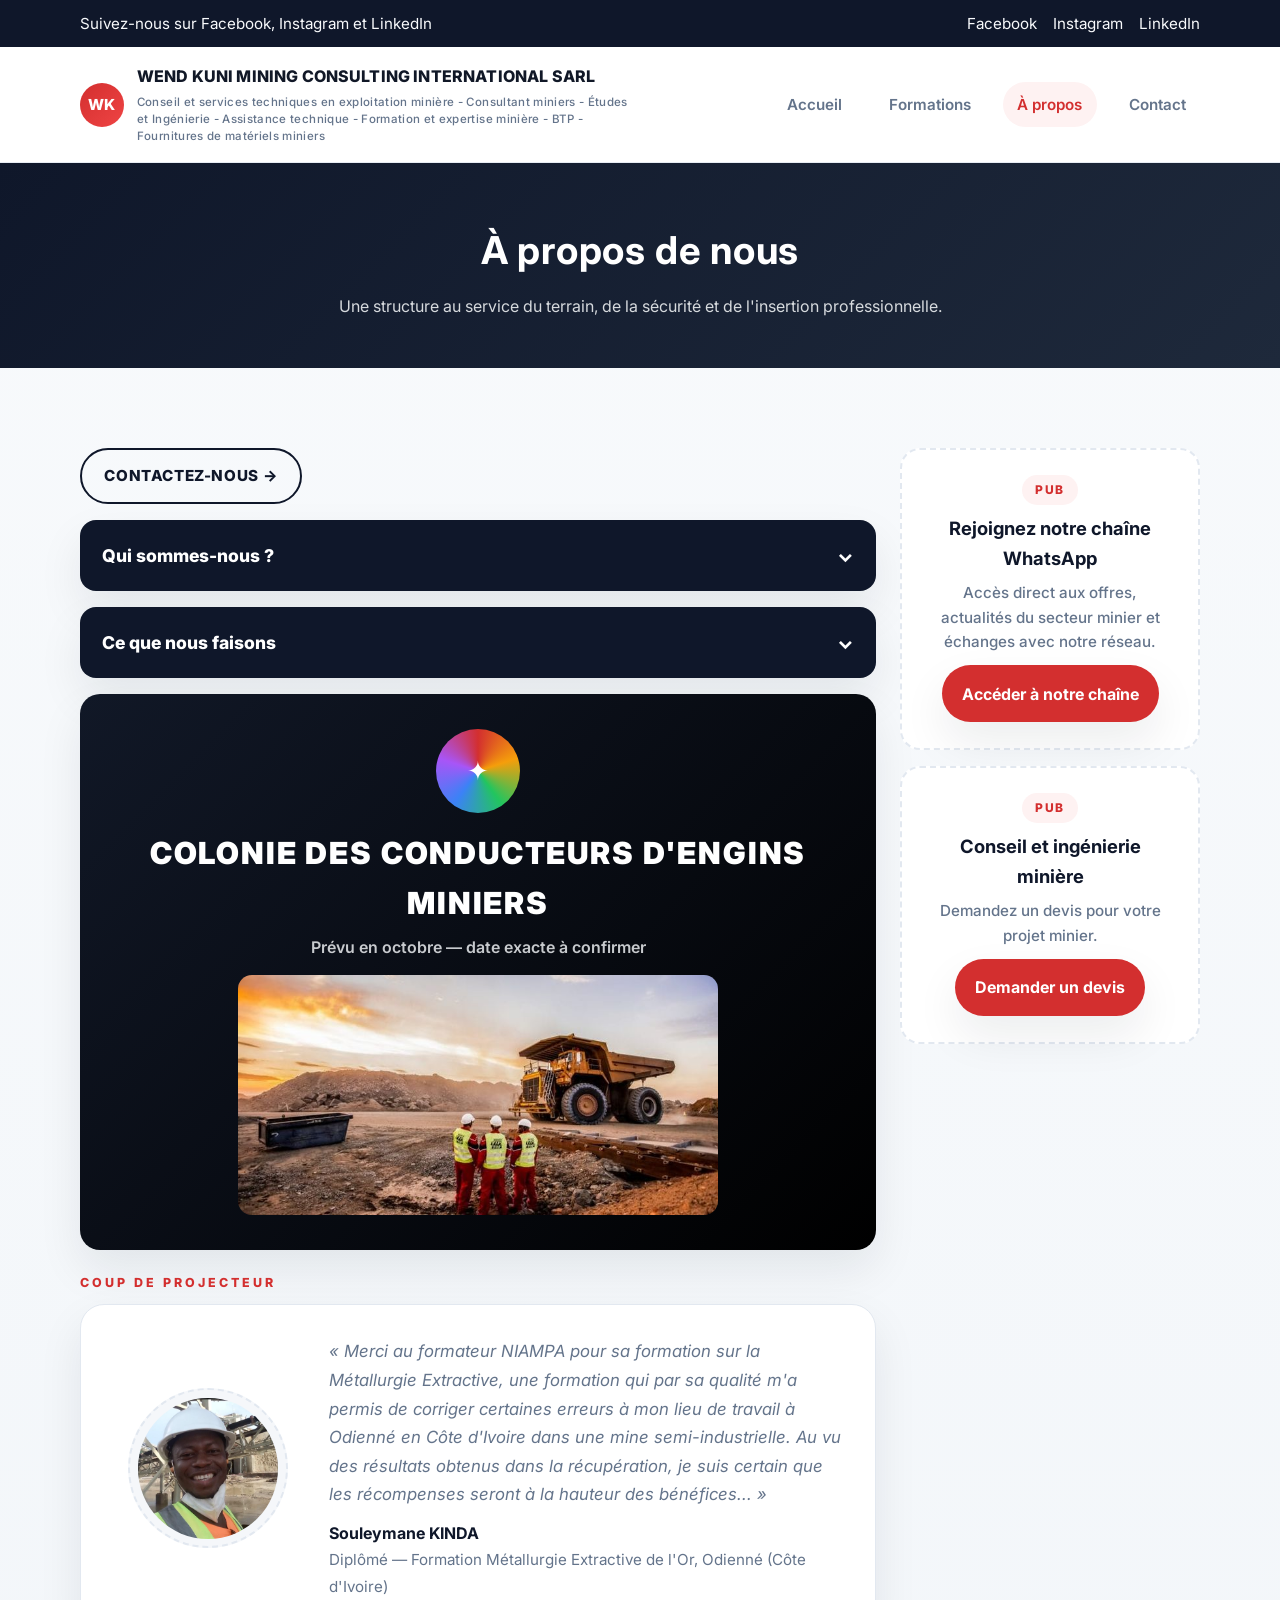
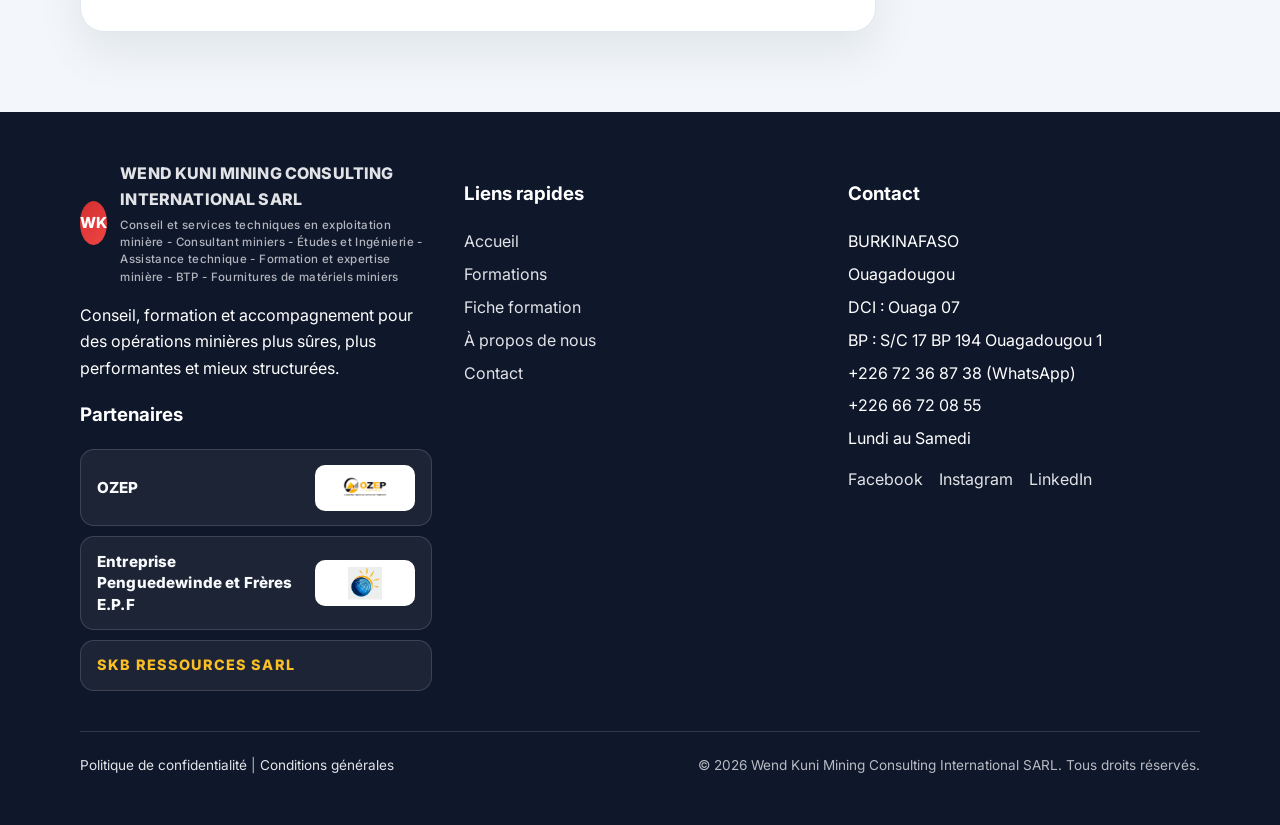
==== about.html @ 786e4c91 "Initial commit: site WEND KUNI MINING CONSULTING INTERNATIONAL SARL" ====
<!DOCTYPE html>
<html lang="fr">
  <head>
    <meta charset="UTF-8" />
    <meta name="viewport" content="width=device-width, initial-scale=1.0" />
    <title>À propos de nous | WEND KUNI MINING CONSULTING INTERNATIONAL SARL</title>
    <meta name="description" content="Wend Kuni Mining Consulting International SARL : qui sommes-nous, ce que nous faisons, témoignages et coordonnées. Burkina Faso, Ouagadougou." />
    <link rel="preconnect" href="https://fonts.googleapis.com" />
    <link rel="preconnect" href="https://fonts.gstatic.com" crossorigin />
    <link href="https://fonts.googleapis.com/css2?family=Inter:wght@400;500;600;700;800&display=swap" rel="stylesheet" />
    <link rel="stylesheet" href="styles.css" />
  </head>
  <body>
    <div class="utility-bar">
      <div class="container utility-bar__content">
        <span>Suivez-nous sur Facebook, Instagram et LinkedIn</span>
        <div class="social-links">
          <a href="https://www.facebook.com/profile.php?id=61591232922411" target="_blank" rel="noopener">Facebook</a>
          <a href="#">Instagram</a>
          <a href="#">LinkedIn</a>
        </div>
      </div>
    </div>

    <header class="site-header">
      <div class="container header-inner">
        <a href="index.html" class="brand">
          <span class="brand__mark">WK</span>
          <span class="brand__text">
            <span class="brand__name">WEND KUNI MINING CONSULTING INTERNATIONAL SARL</span>
            <span class="brand__subtitle">Conseil et services techniques en exploitation minière - Consultant miniers - Études et Ingénierie - Assistance technique - Formation et expertise minière - BTP - Fournitures de matériels miniers</span>
          </span>
        </a>
        <button class="menu-toggle" aria-label="Ouvrir le menu" aria-expanded="false">
          <span></span><span></span><span></span>
        </button>
        <nav class="site-nav" aria-label="Menu principal">
          <a href="index.html">Accueil</a>
          <a href="formations.html">Formations</a>
          <a href="about.html" class="active">À propos</a>
          <a href="contact.html">Contact</a>
        </nav>
      </div>
    </header>

    <main>
      <section class="banner-solid">
        <div class="container">
          <h1>À propos de nous</h1>
          <p>Une structure au service du terrain, de la sécurité et de l'insertion professionnelle.</p>
        </div>
      </section>

      <section class="section">
        <div class="container content-split">
          <div class="content-main">
            <a href="contact.html" class="link-btn-bordered">CONTACTEZ-NOUS →</a>

            <div class="accordion-banner" data-accordion>
              <button class="accordion-banner__trigger" type="button" aria-expanded="false">
                <span>Qui sommes-nous ?</span>
                <span class="accordion-banner__chevron" aria-hidden="true">⌄</span>
              </button>
              <div class="accordion-banner__panel">
                <div class="rich-text">
                  <h3>Notre ambition</h3>
                  <p>Notre ambition est de faire de Wend Kuni Mining Consulting International SARL un groupe africain présent sur toute la chaîne de valeur minière.</p>
                  <p>À l'horizon des prochaines années, nous souhaitons :</p>
                  <ul>
                    <li>développer des filiales dans plusieurs pays africains ;</li>
                    <li>devenir un partenaire privilégié des grandes sociétés minières ;</li>
                    <li>obtenir les agréments et certifications nécessaires pour intervenir sur les principaux projets miniers ;</li>
                    <li>développer des activités de sous-traitance et de fourniture industrielle ;</li>
                    <li>investir dans des projets d'exploration et d'exploitation minière, dans le respect des lois et réglementations applicables ;</li>
                    <li>contribuer activement à la création d'emplois, au transfert de compétences et au développement durable du secteur minier africain.</li>
                  </ul>
                  <p>Wend Kuni Mining Consulting International SARL se veut bien plus qu'un cabinet de formation : nous aspirons à être un acteur global du développement minier en Afrique, créateur de valeur pour nos clients, nos partenaires, nos collaborateurs et les communautés.</p>

                  <h3>Notre vision</h3>
                  <p>Devenir un groupe minier africain de référence, reconnu pour son expertise, son innovation et son engagement en faveur d'une exploitation minière performante, responsable et durable.</p>
                  <p>À long terme, Wend Kuni Mining Consulting International SARL ambitionne de devenir :</p>
                  <ul>
                    <li>un partenaire stratégique des sociétés minières internationales ;</li>
                    <li>un acteur majeur de la sous-traitance minière ;</li>
                    <li>un fournisseur reconnu d'équipements, de matériels et de consommables miniers ;</li>
                    <li>un développeur de solutions techniques et technologiques pour les mines ;</li>
                    <li>un opérateur de projets miniers et, lorsque les conditions le permettront, un exploitant minier responsable ;</li>
                    <li>un centre d'excellence pour la formation et le développement des compétences minières en Afrique.</li>
                  </ul>

                  <h3>Nos valeurs</h3>
                  <ul class="value-chips">
                    <li>Dieu au centre</li>
                    <li>Excellence</li>
                    <li>Intégrité</li>
                    <li>Innovation</li>
                    <li>Professionnalisme</li>
                    <li>Sécurité</li>
                    <li>Responsabilité</li>
                    <li>Esprit de partenariat</li>
                    <li>Développement durable</li>
                    <li>Respect des communautés</li>
                  </ul>
                </div>
              </div>
            </div>

            <div class="accordion-banner" data-accordion>
              <button class="accordion-banner__trigger" type="button" aria-expanded="false">
                <span>Ce que nous faisons</span>
                <span class="accordion-banner__chevron" aria-hidden="true">⌄</span>
              </button>
              <div class="accordion-banner__panel">
                <div class="feature-grid">
                  <article class="feature-card">
                    <h3>Conseil et ingénierie minière</h3>
                    <p>Conseil stratégique, études techniques, assistance opérationnelle et gestion de projets.</p>
                  </article>
                  <article class="feature-card">
                    <h3>Formation professionnelle</h3>
                    <p>Drill &amp; Blast, forage minier, géologie appliquée, HSE / QHSE, conduite d'engins et plus encore.</p>
                  </article>
                  <article class="feature-card">
                    <h3>Sous-traitance minière</h3>
                    <p>Assistance aux opérations, gestion d'équipes techniques et support aux travaux de production.</p>
                  </article>
                  <article class="feature-card">
                    <h3>Fourniture d'équipements</h3>
                    <p>EPI, matériels de laboratoire, consommables miniers, pièces de rechange et outillages industriels.</p>
                  </article>
                  <article class="feature-card">
                    <h3>Développement des communautés</h3>
                    <p>Renforcement des capacités, insertion professionnelle et accompagnement des jeunes vers les métiers des mines.</p>
                  </article>
                </div>
              </div>
            </div>

            <div class="event-banner">
              <div class="event-banner__logo" aria-hidden="true">✦</div>
              <div>
                <p class="event-banner__title">COLONIE DES CONDUCTEURS D'ENGINS MINIERS</p>
                <p class="event-banner__dates">Prévu en octobre — date exacte à confirmer</p>
              </div>
              <img class="event-banner__image" src="Images/about-banniere-evenement.jpg" alt="Colonie des conducteurs d'engins miniers" />
            </div>

            <section class="section--spotlight">
              <p class="eyebrow">Coup de projecteur</p>
                <div class="spotlight-card">
                  <div class="spotlight-card__portrait">
                    <img class="spotlight-card__photo" src="Images/about-portrait-spotlight.png" alt="Souleymane KINDA" />
                  </div>
                  <div class="spotlight-card__content">
                    <p class="spotlight-card__quote">« Merci au formateur NIAMPA pour sa formation sur la Métallurgie Extractive, une formation qui par sa qualité m'a permis de corriger certaines erreurs à mon lieu de travail à Odienné en Côte d'Ivoire dans une mine semi-industrielle. Au vu des résultats obtenus dans la récupération, je suis certain que les récompenses seront à la hauteur des bénéfices... »</p>
                    <div class="spotlight-card__author">
                      <strong>Souleymane KINDA</strong>
                      <span>Diplômé — Formation Métallurgie Extractive de l'Or, Odienné (Côte d'Ivoire)</span>
                    </div>
                  </div>
                </div>
            </section>
          </div>

          <aside class="content-side">
            <div class="ad-card">
              <span class="ad-card__label">PUB</span>
              <h3 class="ad-card__title">Rejoignez notre chaîne WhatsApp</h3>
              <p class="ad-card__text">Accès direct aux offres, actualités du secteur minier et échanges avec notre réseau.</p>
              <a href="https://whatsapp.com/channel/0029VbDUQDvHFxOujCOMlV0G" class="btn btn--primary">Accéder à notre chaîne</a>
            </div>
            <div class="ad-card">
              <span class="ad-card__label">PUB</span>
              <h3 class="ad-card__title">Conseil et ingénierie minière</h3>
              <p class="ad-card__text">Demandez un devis pour votre projet minier.</p>
              <a href="contact.html" class="btn btn--primary">Demander un devis</a>
            </div>
          </aside>
        </div>
      </section>
    </main>

    <footer class="site-footer">
      <div class="container">
        <div class="footer-grid">
          <div>
            <a href="index.html" class="brand brand--footer">
              <span class="brand__mark">WK</span>
              <span class="brand__text">
            <span class="brand__name">WEND KUNI MINING CONSULTING INTERNATIONAL SARL</span>
            <span class="brand__subtitle">Conseil et services techniques en exploitation minière - Consultant miniers - Études et Ingénierie - Assistance technique - Formation et expertise minière - BTP - Fournitures de matériels miniers</span>
          </span>
            </a>
            <p>Conseil, formation et accompagnement pour des opérations minières plus sûres, plus performantes et mieux structurées.</p>
            <h3>Partenaires</h3>
            <div class="footer-partners">
              <div class="footer-partner">
                <span class="footer-partner__name">OZEP</span>
                <img class="footer-partner__logo" src="Images/logo-partenaire-1.png" alt="OZEP" />
              </div>
              <div class="footer-partner">
                <span class="footer-partner__name">Entreprise Penguedewinde et Frères E.P.F</span>
                <img class="footer-partner__logo" src="Images/logo-partenaire-2.png" alt="Entreprise Penguedewinde et Frères E.P.F" />
              </div>
              <div class="footer-partner footer-partner--textonly">
                <span class="footer-partner__name">SkB Ressources SARL</span>
              </div>
            </div>
          </div>

          <div>
            <h3>Liens rapides</h3>
            <ul>
              <li><a href="index.html">Accueil</a></li>
              <li><a href="formations.html">Formations</a></li>
              <li><a href="formation-drill-blast.html">Fiche formation</a></li>
              <li><a href="about.html">À propos de nous</a></li>
              <li><a href="contact.html">Contact</a></li>
            </ul>
          </div>

          <div>
            <h3>Contact</h3>
            <ul>
              <li>BURKINAFASO</li>
              <li>Ouagadougou</li>
              <li>DCI : Ouaga 07</li>
              <li>BP : S/C 17 BP 194 Ouagadougou 1</li>
              <li>+226 72 36 87 38 (WhatsApp)</li>
              <li>+226 66 72 08 55</li>
              <li>Lundi au Samedi</li>
            </ul>
            <div class="social-links social-links--footer">
              <a href="https://www.facebook.com/profile.php?id=61591232922411" target="_blank" rel="noopener">Facebook</a>
              <a href="#">Instagram</a>
              <a href="#">LinkedIn</a>
            </div>
          </div>
        </div>

        <div class="footer-bottom">
          <div class="footer-legal">
            <a href="#">Politique de confidentialité</a> | <a href="#">Conditions générales</a>
          </div>
          <span>© 2026 Wend Kuni Mining Consulting International SARL. Tous droits réservés.</span>
        </div>
      </div>
    </footer>

    <script src="script.js"></script>
  </body>
</html>
---- styles.css ----
:root {
  --primary: #0f172a;
  --accent: #d32f2f;
  --accent-soft: #fef2f2;
  --text: #111827;
  --muted: #64748b;
  --bg: #f8fafc;
  --surface: #ffffff;
  --border: #e2e8f0;
  --shadow: 0 20px 45px rgba(15, 23, 42, 0.08);
}

* { box-sizing: border-box; }
body {
  margin: 0;
  font-family: 'Inter', Arial, sans-serif;
  color: var(--text);
  background: linear-gradient(180deg, #f8fafc 0%, #f1f5f9 100%);
  line-height: 1.65;
}
a { color: inherit; text-decoration: none; }
img { width: 100%; display: block; object-fit: cover; }
.container { width: min(1120px, calc(100% - 2rem)); margin: 0 auto; }
.eyebrow {
  text-transform: uppercase;
  letter-spacing: .24em;
  font-size: .78rem;
  font-weight: 800;
  color: var(--accent);
  margin: 0 0 .7rem;
}
.eyebrow--light {
  color: rgba(248, 250, 252, .9);
}
.banner-solid .eyebrow {
  margin: 0 0 .6rem;
}
.cta-card .eyebrow--light {
  color: rgba(248, 250, 252, .8);
}
.image-card {
  overflow: hidden;
  border-radius: 24px;
  box-shadow: var(--shadow);
}
.image-card img {
  min-height: 310px;
  transition: transform .35s ease;
}
.image-card:hover img {
  transform: scale(1.04);
}
.pill {
  display: inline-flex;
  align-items: center;
  gap: .45rem;
  padding: .45rem .8rem;
  border-radius: 999px;
  background: rgba(211, 47, 47, 0.1);
  color: var(--accent);
  font-weight: 700;
  font-size: .9rem;
}
.btn {
  display: inline-flex;
  align-items: center;
  justify-content: center;
  gap: .45rem;
  padding: .95rem 1.25rem;
  border-radius: 999px;
  font-weight: 700;
  transition: transform .2s ease, box-shadow .2s ease;
  border: 0;
}
.btn:hover { transform: translateY(-2px); }
.btn--primary { background: var(--accent); color: var(--surface); box-shadow: var(--shadow); }
.btn--secondary { background: var(--surface); color: var(--primary); border: 1px solid var(--border); }
.btn--light { background: var(--surface); color: var(--primary); }
.text-link { color: var(--accent); font-weight: 700; }
.utility-bar {
  background: var(--primary);
  color: #f8fafc;
  font-size: .95rem;
}
.utility-bar__content {
  display: flex;
  justify-content: space-between;
  align-items: center;
  padding: .7rem 0;
}
.social-links { display: flex; gap: 1rem; }
.site-header {
  position: sticky;
  top: 0;
  z-index: 20;
  background: rgba(255,255,255,.92);
  backdrop-filter: blur(12px);
  border-bottom: 1px solid rgba(226,232,240,.8);
}
.header-inner {
  display: flex;
  justify-content: space-between;
  align-items: center;
  padding: 1rem 0;
}
.brand { display: flex; align-items: center; gap: .8rem; font-weight: 800; letter-spacing: .01em; }
.brand__text {
  display: flex;
  flex-direction: column;
  gap: .25rem;
  font-weight: 800;
}
.brand__name {
  font-weight: 800;
}
.brand__subtitle {
  font-size: .72rem;
  font-weight: 500;
  letter-spacing: .03em;
  line-height: 1.5;
  color: var(--muted);
  max-width: 500px;
}
.brand--footer .brand__subtitle {
  color: rgba(248, 250, 252, .7);
}
.brand__mark {
  width: 44px; height: 44px;
  display: grid; place-items: center;
  border-radius: 50%;
  background: linear-gradient(135deg, var(--accent), #ef4444);
  color: var(--surface);
  font-size: .95rem;
}
.site-nav { display: flex; align-items: center; gap: 1.1rem; }
.site-nav a {
  color: var(--muted);
  font-weight: 600;
  font-size: .95rem;
  padding: .6rem .9rem;
  border-radius: 999px;
}
.site-nav a.active, .site-nav a:hover { color: var(--accent); background: var(--accent-soft); }
.menu-toggle { display: none; background: none; border: 0; padding: .25rem; }
.menu-toggle span { display: block; width: 24px; height: 2px; background: var(--primary); margin: 4px 0; }
.hero {
  padding: 0 0 1.25rem;
  color: var(--surface);
}
.hero-slider {
  position: relative;
  overflow: hidden;
  min-height: 34vh;
  background: #0f172a;
  box-shadow: var(--shadow);
  border-radius: 28px;
}
.hero-slider__track {
  display: flex;
  width: 100%;
  height: 100%;
  transition: transform .7s ease;
}
.hero-slide {
  position: relative;
  flex: 0 0 100%;
  min-height: 540px;
}
.hero-slide img {
  width: 100%;
  height: 100%;
  object-fit: cover;
  filter: brightness(0.72);
}
.hero-overlay {
  position: absolute;
  inset: 0;
  display: flex;
  align-items: center;
  padding: 1.2rem 0;
  background: linear-gradient(120deg, rgba(15,23,42,.8), rgba(15,23,42,.35));
}
.hero-grid {
  display: grid;
  align-items: center;
}
.hero-content { position: relative; z-index: 1; max-width: 760px; }
.hero h1 { font-size: clamp(1.4rem, 2.5vw, 2.2rem); line-height: 1.1; margin: .7rem 0 .8rem; }
.hero p { font-size: 1.05rem; max-width: 620px; color: rgba(248,250,252,.9); }
.hero-actions { display: flex; gap: 1rem; margin-top: 1.5rem; flex-wrap: wrap; }
.hero-carousel__controls {
  position: absolute;
  left: 50%;
  bottom: 1.4rem;
  transform: translateX(-50%);
  display: flex;
  align-items: center;
  gap: .7rem;
  z-index: 3;
}
.carousel-btn {
  width: 42px;
  height: 42px;
  border: 0;
  border-radius: 50%;
  background: rgba(255,255,255,.9);
  color: var(--primary);
  font-size: 1rem;
  cursor: pointer;
  box-shadow: var(--shadow);
}
.hero-dots, .cards-dots {
  display: flex;
  gap: .45rem;
}
.hero-dots button, .cards-dots button {
  border: 0;
  width: 10px;
  height: 10px;
  border-radius: 50%;
  background: rgba(255,255,255,.55);
  cursor: pointer;
  padding: 0;
}
.hero-dots button.active, .cards-dots button.active {
  background: var(--surface);
  transform: scale(1.1);
}
.hero-scroll {
  position: absolute;
  left: 50%;
  bottom: 4.4rem;
  transform: translateX(-50%);
  z-index: 3;
}
.hero-scroll__link {
  display: inline-flex;
  width: 42px;
  height: 42px;
  align-items: center;
  justify-content: center;
  border-radius: 50%;
  background: rgba(255,255,255,.15);
  color: var(--surface);
  border: 1px solid rgba(255,255,255,.3);
}
.section { padding: clamp(3.5rem, 7vw, 5rem) 0; }
.section--alt { background: linear-gradient(180deg, rgba(255,255,255,.7), rgba(248,250,252,.95)); }
.section-title { margin-bottom: 1.4rem; }
.section-title h2 { margin: .3rem 0 0; font-size: clamp(1.5rem, 2.2vw, 2rem); }
.section--soft-banner {
  padding-top: 0;
}
.soft-banner {
  background: #f3f4f6;
  border: 1px solid var(--border);
  border-radius: 24px;
  padding: 2.2rem 2rem;
  text-align: center;
  box-shadow: var(--shadow);
}
.soft-banner h2 {
  margin: 0 0 .8rem;
  font-size: clamp(1.5rem, 2.1vw, 2rem);
  color: var(--primary);
}
.soft-banner p {
  margin: 0 auto 1.4rem;
  max-width: 760px;
  color: var(--muted);
  font-size: 1rem;
}
.btn--outline {
  display: inline-flex;
  align-items: center;
  justify-content: center;
  padding: .9rem 1.3rem;
  border-radius: 999px;
  border: 1px solid var(--accent);
  color: var(--accent);
  background: transparent;
  font-weight: 700;
}
.executive-quote-section {
  padding-top: 0;
}
.executive-quote-card {
  position: relative;
  overflow: hidden;
  border-radius: 28px;
  padding: 3rem 2.5rem;
  display: grid;
  grid-template-columns: 220px 1fr;
  gap: 2rem;
  align-items: center;
  min-height: 420px;
  box-shadow: var(--shadow);
  background:
    linear-gradient(90deg, rgba(15, 23, 42, 0.84), rgba(15, 23, 42, 0.55)),
    url('Images/formations-mosaique-07.jpg') center/cover no-repeat;
}
.executive-quote-card__portrait {
  display: flex;
  justify-content: center;
}
.executive-quote-card__portrait img {
  width: 180px;
  height: 180px;
  border-radius: 50%;
  object-fit: cover;
  border: 3px solid rgba(255, 255, 255, .25);
}
.portrait-placeholder--round {
  width: 180px;
  height: 180px;
  border-radius: 50%;
  min-height: auto;
  border-color: rgba(255,255,255,.25);
  color: rgba(255,255,255,.85);
  background: rgba(255,255,255,.08);
}
.executive-quote-card__content {
  color: var(--surface);
  max-width: 700px;
  display: grid;
  gap: .6rem;
}
.quote-mark {
  font-size: 3.2rem;
  line-height: 1;
  color: var(--accent);
  margin-bottom: .1rem;
}
.executive-quote-card blockquote {
  margin: 0;
  font-size: clamp(1.15rem, 1.9vw, 1.45rem);
  line-height: 1.7;
  color: #f8fafc;
  font-weight: 700;
}
.executive-quote-card__author {
  display: grid;
  gap: .2rem;
  margin-top: .2rem;
}
.executive-quote-card__author strong {
  font-size: 1.05rem;
}
.executive-quote-card__author span {
  color: rgba(248,250,252,.78);
  font-size: .95rem;
}
.text-link--light {
  color: #fbbf24;
  font-weight: 700;
  text-decoration: underline;
  text-decoration-color: #fbbf24;
  text-underline-offset: 4px;
  display: inline-block;
  margin-top: .2rem;
}
.quote-link-line {
  display: block;
  width: 100%;
  max-width: 180px;
  height: 3px;
  background: var(--accent);
  margin-top: .25rem;
}
.quote-layout {
  display: grid;
  grid-template-columns: 1.1fr .9fr;
  gap: 1.5rem;
  align-items: center;
}
.quote-card {
  background: var(--surface);
  border: 1px solid var(--border);
  border-radius: 24px;
  padding: 2.25rem;
  box-shadow: var(--shadow);
}
.quote-card blockquote {
  margin: 0 0 1rem;
  font-size: 1.35rem;
  line-height: 1.6;
  color: var(--primary);
}
.quote-author {
  color: var(--muted);
  font-weight: 600;
  margin-bottom: 1rem;
}
.quote-portrait {
  display: flex;
  justify-content: center;
}
.quote-portrait img {
  width: min(100%, 320px);
  min-height: 360px;
  object-fit: cover;
  border-radius: 24px;
  box-shadow: var(--shadow);
}
.portrait-placeholder {
  width: min(100%, 320px);
  min-height: 360px;
  display: grid;
  place-items: center;
  border: 2px dashed var(--border);
  border-radius: 24px;
  background: rgba(226,232,240,.35);
  color: var(--muted);
  font-weight: 700;
  text-align: center;
  padding: 1rem;
}
.tabs-shell {
  background: var(--surface);
  border: 1px solid var(--border);
  border-radius: 24px;
  padding: 1.6rem;
  box-shadow: var(--shadow);
}
.tabs {
  display: flex;
  flex-wrap: wrap;
  gap: .75rem;
  margin-bottom: 1.2rem;
}
.tab-btn {
  border: 1px solid var(--border);
  background: var(--surface);
  color: var(--primary);
  padding: .8rem 1rem;
  border-radius: 999px;
  cursor: pointer;
  font-weight: 700;
}
.tab-btn.active {
  background: var(--accent);
  color: var(--surface);
  border-color: var(--accent);
}
.tab-panel {
  display: none;
}
.tab-panel.active {
  display: block;
}
.tab-content-grid {
  display: grid;
  grid-template-columns: 1fr .9fr;
  gap: 1.2rem;
  align-items: center;
}
.tab-content-copy {
  display: grid;
  gap: .75rem;
}
.tab-list {
  display: grid;
  gap: .45rem;
  margin: 0;
  padding-left: 1.1rem;
  color: var(--muted);
}
.tab-list li {
  line-height: 1.55;
}
.tab-list--two-col {
  grid-template-columns: repeat(2, minmax(0, 1fr));
  column-gap: 1.25rem;
}
.tab-content-grid img {
  min-height: 260px;
  border-radius: 20px;
}
.impact-grid {
  display: grid;
  grid-template-columns: 1.45fr 0.85fr 0.85fr;
  grid-template-rows: minmax(240px, 280px) minmax(240px, 280px) minmax(220px, 260px);
  gap: 1rem;
}
.impact-tile {
  position: relative;
  overflow: hidden;
  border-radius: 24px;
  padding: 2rem;
  min-height: 220px;
  box-shadow: var(--shadow);
  display: flex;
  align-items: flex-end;
}
.impact-tile__overlay {
  position: absolute;
  inset: 0;
  background:
    linear-gradient(135deg, rgba(15, 23, 42, 0.42), rgba(15, 23, 42, 0.76)),
    var(--tile-image, linear-gradient(135deg, #1e293b, #0f172a)) center/cover no-repeat;
  z-index: 0;
}
.impact-tile--large {
  grid-row: 1 / span 2;
  grid-column: 1 / span 1;
  color: var(--surface);
  min-height: 100%;
}
.impact-tile--orange {
  color: var(--surface);
}
.impact-tile--beige {
  color: var(--primary);
}
.impact-tile--partners {
  color: var(--primary);
}
.impact-tile--dark {
  color: var(--surface);
}
.impact-tile--full {
  grid-column: 1 / -1;
  color: var(--surface);
  min-height: 220px;
}
.impact-tile__content {
  position: relative;
  z-index: 1;
  display: grid;
  gap: .7rem;
  width: 100%;
  padding: 0.2rem;
}
.impact-tile__icon {
  display: inline-flex;
  width: 44px;
  height: 44px;
  align-items: center;
  justify-content: center;
  border-radius: 50%;
  background: rgba(255,255,255,.2);
  font-size: 1.1rem;
  margin-bottom: .25rem;
}
.impact-tile__souvenir-icon {
  display: inline-flex;
  width: 76px;
  height: 76px;
  align-items: center;
  justify-content: center;
  border-radius: 50%;
  background: rgba(255,255,255,.14);
  border: 1px solid rgba(255,255,255,.25);
  font-size: 2.3rem;
  margin-bottom: .5rem;
}
.impact-tile h3 {
  margin: 0;
  font-size: 1.2rem;
  line-height: 1.3;
}
.impact-tile p {
  margin: 0;
  color: inherit;
  opacity: .95;
  max-width: 420px;
}
.impact-tile__link {
  display: inline-flex;
  align-items: center;
  justify-content: center;
  width: 42px;
  height: 42px;
  margin-top: .3rem;
  border-radius: 50%;
  background: rgba(255,255,255,.18);
  color: inherit;
  font-weight: 700;
}
.cards-carousel {
  display: grid;
  gap: 1rem;
}
.cards-carousel__viewport {
  overflow: hidden;
  border-radius: 24px;
}
.cards-carousel__track {
  display: flex;
  transition: transform .7s ease;
}
.cards-carousel__track .info-card {
  min-width: 100%;
}
.carousel-nav {
  display: flex;
  justify-content: center;
  align-items: center;
  gap: .8rem;
}
.stats-grid {
  display: grid;
  grid-template-columns: repeat(3, 1fr);
  gap: 1rem;
}
.feature-grid {
  display: grid;
  grid-template-columns: repeat(3, 1fr);
  gap: 1.2rem;
}
.stat-card, .info-card, .detail-card, .contact-form, .page-card, .feature-card {
  background: var(--surface);
  border: 1px solid var(--border);
  border-radius: 22px;
  padding: 1.6rem;
  box-shadow: var(--shadow);
}
.feature-card h3 {
  margin: .4rem 0 .5rem;
}
.stat-card strong { display: block; font-size: 1.7rem; color: var(--accent); }
.split-grid {
  display: grid;
  grid-template-columns: 1.1fr .9fr;
  gap: 2rem;
  align-items: center;
}
.image-card img { min-height: 310px; border-radius: 24px; }
.card-grid {
  display: grid;
  grid-template-columns: repeat(3, 1fr);
  gap: 1.2rem;
}
.icon { font-size: 1.7rem; margin-bottom: .6rem; }
.cta-card {
  display: flex;
  justify-content: space-between;
  align-items: center;
  gap: 1rem;
  padding: 2.25rem;
  border-radius: 24px;
  background: linear-gradient(135deg, var(--primary), #1e293b);
  color: var(--surface);
  box-shadow: var(--shadow);
}
.page-banner {
  padding: 4rem 0 2rem;
  background: linear-gradient(135deg, #fff7f7, #f8fafc);
}
.page-banner p { max-width: 700px; color: var(--muted); }
.filters { display: flex; flex-wrap: wrap; gap: .7rem; margin: 1.2rem 0 1.4rem; }
.filter-btn {
  padding: .7rem 1rem; border: 1px solid var(--border); background: var(--surface); border-radius: 999px; cursor: pointer; font-weight: 700;
}
.filter-btn.active { background: var(--accent); color: var(--surface); border-color: var(--accent); }
.detail-layout, .about-layout, .contact-layout {
  display: grid;
  grid-template-columns: repeat(2, 1fr);
  gap: 1.2rem;
}
.detail-card--wide { grid-column: 1 / -1; }
.table-wrapper { overflow-x: auto; }
table { width: 100%; border-collapse: collapse; }
th, td { padding: .8rem; border-bottom: 1px solid var(--border); text-align: left; }
.contact-form { display: grid; gap: 1rem; }
.contact-form label { display: grid; gap: .4rem; font-weight: 600; }
.contact-form input, .contact-form textarea {
  width: 100%; padding: .85rem 1rem; border: 1px solid var(--border); border-radius: 14px; font: inherit;
}
.site-footer { padding: 3rem 0; background: var(--primary); color: var(--surface); }
.footer-grid { display: grid; grid-template-columns: repeat(3, 1fr); gap: 2rem; }
.site-footer ul { list-style: none; padding: 0; margin: 0; display: grid; gap: .4rem; }
.site-footer a { color: rgba(248,250,252,.9); }
.brand--footer { color: var(--surface); }

.formations-hero {
  position: relative;
  min-height: 640px;
  overflow: hidden;
  background: var(--primary);
}
.formations-mosaic {
  position: absolute;
  inset: 0;
  display: grid;
  grid-template-columns: repeat(6, minmax(0, 1fr));
  grid-template-rows: repeat(3, minmax(0, 1fr));
  gap: .5rem;
  padding: 1rem;
}
.mosaic-item {
  min-height: 0;
  border-radius: 18px;
  border: 1px solid rgba(255,255,255,.16);
  overflow: hidden;
  background: #0f172a;
}
.mosaic-item img {
  width: 100%;
  height: 100%;
  object-fit: cover;
  display: block;
}
.formations-hero__overlay {
  position: absolute;
  inset: 0;
  display: flex;
  align-items: center;
  background: linear-gradient(90deg, rgba(15,23,42,.86), rgba(15,23,42,.35));
}
.formations-hero__content {
  max-width: 760px;
  color: var(--surface);
  display: grid;
  gap: 1rem;
  justify-items: center;
  text-align: center;
  margin: 0 auto;
}
.formations-hero__content h1 {
  margin: 0;
  font-size: clamp(2rem, 3vw, 3rem);
  line-height: 1.1;
}
.btn--compact {
  width: fit-content;
  padding: .8rem 1.2rem;
  min-width: 220px;
}
.section--search {
  padding-top: 1rem;
  padding-bottom: 1rem;
}
.search-note {
  background: var(--surface);
  border: 1px solid var(--border);
  border-radius: 24px;
  padding: 1.2rem 1.4rem;
  box-shadow: var(--shadow);
  display: flex;
  align-items: center;
  justify-content: center;
  gap: .9rem;
  flex-wrap: wrap;
}
.search-note--featured {
  display: inline-flex;
  margin: 0 auto;
  padding: 1rem 2rem;
  border-radius: 999px;
  background: var(--accent);
  color: var(--surface);
  border-color: var(--accent);
  min-width: min(420px, 100%);
}
.search-note__label {
  display: inline-flex;
  align-items: center;
  padding: .55rem .95rem;
  border-radius: 999px;
  background: rgba(255,255,255,.16);
  color: inherit;
  font-weight: 800;
  font-size: .85rem;
  text-transform: uppercase;
  letter-spacing: .12em;
}
.search-note p {
  margin: 0;
  color: inherit;
  font-weight: 700;
}
.intro-card {
  background: #f8fafc;
  border: 1px solid var(--border);
  border-radius: 24px;
  padding: 0;
  box-shadow: none;
  overflow: hidden;
}
.intro-card--full {
  max-width: 100%;
}
.intro-visual {
  display: grid;
  grid-template-columns: 1.1fr .9fr;
  min-height: 420px;
}
.intro-visual img {
  width: 100%;
  height: 100%;
  object-fit: cover;
}
.intro-visual__content {
  padding: 2.4rem;
  display: flex;
  flex-direction: column;
  justify-content: center;
  text-align: left;
  background: linear-gradient(135deg, rgba(255,255,255,.98), rgba(248,250,252,.95));
}
.intro-visual__content h2 {
  margin: .4rem 0 1rem;
  font-size: clamp(1.5rem, 2.2vw, 2.1rem);
  line-height: 1.25;
}
.intro-visual__content p {
  margin: .6rem 0 0;
  color: var(--muted);
}
.cta-panel {
  background: #ffffff;
  color: var(--primary);
  border-radius: 28px;
  padding: 2rem 2.4rem;
  box-shadow: var(--shadow);
  display: grid;
  gap: 1rem;
  text-align: center;
  justify-items: center;
}
.cta-panel p {
  margin: 0;
  color: var(--muted);
}
.cta-panel--centered {
  max-width: 100%;
  margin: 0 auto;
}
.training-shell {
  display: grid;
  grid-template-columns: 280px 1fr;
  gap: 1.25rem;
  align-items: start;
}
.training-sidebar {
  background: var(--surface);
  border: 1px solid var(--border);
  border-radius: 24px;
  padding: 1.3rem;
  box-shadow: var(--shadow);
}
.training-sidebar h3 {
  margin: 0 0 1rem;
  font-size: 1.05rem;
}
.training-sidebar ul {
  list-style: none;
  padding: 0;
  margin: 0;
  display: grid;
  gap: .55rem;
}
.training-sidebar a {
  display: block;
  padding: .8rem 1rem;
  border-radius: 999px;
  color: var(--muted);
  font-weight: 700;
  transition: background .2s ease, color .2s ease;
}
.training-sidebar a:hover,
.training-sidebar li.active a {
  background: var(--accent-soft);
  color: var(--accent);
}
.training-card {
  background: var(--surface);
  border: 1px solid var(--border);
  border-radius: 24px;
  padding: 1.3rem;
  box-shadow: var(--shadow);
  display: grid;
  gap: 1rem;
}
.training-card p {
  margin: 0;
  color: var(--muted);
}
.hotspot-media {
  position: relative;
  min-height: 420px;
  border-radius: 24px;
  overflow: hidden;
  background:
    linear-gradient(180deg, rgba(15,23,42,.2), rgba(15,23,42,.55)),
    url('Images/domaine-formation.jpg') center/cover no-repeat;
  display: flex;
  align-items: flex-end;
  justify-content: center;
  padding: 1.25rem;
}
.hotspot-media__label {
  background: rgba(255,255,255,.9);
  color: var(--primary);
  padding: .8rem 1rem;
  border-radius: 999px;
  font-weight: 700;
}
.hotspot {
  position: absolute;
  width: 46px;
  height: 46px;
  border-radius: 50%;
  border: 0;
  background: var(--accent);
  color: var(--surface);
  box-shadow: 0 12px 24px rgba(15,23,42,.2);
  cursor: pointer;
  display: grid;
  place-items: center;
  font-size: .9rem;
  font-weight: 700;
}
.hotspot::after {
  content: '';
  position: absolute;
  inset: -6px;
  border: 1px solid rgba(255,255,255,.35);
  border-radius: 50%;
}
.hotspot-bubble {
  position: absolute;
  min-width: 150px;
  padding: .7rem .8rem;
  border-radius: 14px;
  background: rgba(15,23,42,.92);
  color: var(--surface);
  font-size: .85rem;
  line-height: 1.4;
  opacity: 0;
  transform: translateY(8px);
  pointer-events: none;
  transition: opacity .2s ease, transform .2s ease;
}
.hotspot.is-active .hotspot-bubble,
.hotspot:hover .hotspot-bubble {
  opacity: 1;
  transform: translateY(0);
}
.hotspot--1 { top: 20%; left: 18%; }
.hotspot--2 { top: 28%; right: 22%; }
.hotspot--3 { top: 56%; left: 36%; }
.hotspot--4 { bottom: 18%; right: 18%; }
.hotspot-bubble--1 { top: calc(100% + .7rem); left: 0; }
.hotspot-bubble--2 { top: calc(100% + .7rem); right: 0; }
.hotspot-bubble--3 { bottom: calc(100% + .7rem); left: 0; }
.hotspot-bubble--4 { bottom: calc(100% + .7rem); right: 0; }
.site-footer--formations {
  background:
    linear-gradient(135deg, rgba(15,23,42,.9), rgba(15,23,42,.72)),
    url('Images/formations-footer-bg.jpg') center/cover no-repeat;
}
.site-footer--formations .footer-grid {
  align-items: start;
}
.social-stack {
  display: grid;
  gap: .8rem;
}
.social-stack a {
  display: inline-flex;
  align-items: center;
  gap: .55rem;
  font-weight: 700;
}

.banner-solid {
  background: linear-gradient(135deg, var(--primary), #1e293b);
  color: var(--surface);
  text-align: center;
  padding: 3.5rem 0 3rem;
}
.banner-solid h1 {
  margin: 0;
  font-size: clamp(1.8rem, 3vw, 2.6rem);
  letter-spacing: .02em;
}
.banner-solid p {
  margin: .7rem auto 0;
  max-width: 640px;
  color: rgba(248, 250, 252, .85);
}
.content-split {
  display: grid;
  grid-template-columns: 1fr 300px;
  gap: 1.5rem;
  align-items: start;
}
.content-main {
  display: grid;
  gap: 1rem;
}
.link-btn-bordered {
  display: inline-flex;
  align-items: center;
  justify-content: center;
  gap: .5rem;
  width: fit-content;
  padding: .85rem 1.4rem;
  border: 2px solid var(--primary);
  border-radius: 999px;
  color: var(--primary);
  font-weight: 800;
  font-size: .95rem;
  letter-spacing: .04em;
  transition: background .2s ease, color .2s ease;
}
.link-btn-bordered:hover {
  background: var(--primary);
  color: var(--surface);
}
.accordion-banner {
  background: var(--primary);
  color: var(--surface);
  border-radius: 16px;
  overflow: hidden;
  box-shadow: var(--shadow);
}
.accordion-banner__trigger {
  width: 100%;
  display: flex;
  align-items: center;
  justify-content: space-between;
  gap: 1rem;
  padding: 1.15rem 1.4rem;
  border: 0;
  background: none;
  color: inherit;
  font: inherit;
  font-size: 1.1rem;
  font-weight: 800;
  text-align: left;
  cursor: pointer;
}
.accordion-banner__chevron {
  font-size: 1.3rem;
  transition: transform .25s ease;
}
.accordion-banner.open .accordion-banner__chevron {
  transform: rotate(180deg);
}
.accordion-banner__panel {
  display: none;
  padding: 1.5rem;
  background: var(--surface);
  color: var(--text);
  border-top: 1px solid var(--border);
}
.accordion-banner.open .accordion-banner__panel {
  display: block;
}
.rich-text h3 {
  margin: 1.6rem 0 .55rem;
  font-size: 1.2rem;
  color: var(--accent);
}
.rich-text h3:first-child {
  margin-top: 0;
}
.rich-text p {
  margin: 0 0 .85rem;
  color: var(--muted);
  max-width: 720px;
}
.rich-text ul {
  margin: 0 0 1rem;
  padding-left: 1.2rem;
  color: var(--muted);
}
.rich-text ul li {
  margin-bottom: .4rem;
  line-height: 1.6;
}
.value-chips {
  display: flex;
  flex-wrap: wrap;
  gap: .6rem;
  padding: 0;
  list-style: none;
}
.value-chips li {
  margin: 0;
  padding: .55rem 1.1rem;
  border-radius: 999px;
  background: var(--accent-soft);
  color: var(--accent);
  font-weight: 700;
  font-size: .9rem;
}
.event-banner {
  display: grid;
  justify-items: center;
  gap: .9rem;
  text-align: center;
  padding: 2.2rem 2rem;
  border-radius: 20px;
  background: linear-gradient(135deg, #111827, #000);
  color: var(--surface);
  box-shadow: var(--shadow);
}
.event-banner__logo {
  width: 84px;
  height: 84px;
  border-radius: 50%;
  display: grid;
  place-items: center;
  font-size: 1.6rem;
  color: #fff;
  background: conic-gradient(#d32f2f, #f59e0b, #22c55e, #3b82f6, #a855f7, #d32f2f);
}
.event-banner__title {
  margin: 0;
  font-size: clamp(1.4rem, 2.4vw, 1.9rem);
  font-weight: 900;
  letter-spacing: .06em;
}
.event-banner__dates {
  margin: .4rem 0 0;
  color: rgba(248, 250, 252, .8);
  font-weight: 600;
}
.event-banner__tag {
  display: inline-flex;
  padding: .5rem 1.1rem;
  border: 1px solid rgba(255, 255, 255, .35);
  border-radius: 999px;
  font-weight: 700;
  font-size: .85rem;
}
.event-banner__image {
  width: 100%;
  max-width: 480px;
  border-radius: 14px;
  display: block;
}
.section--spotlight {
  margin-top: .4rem;
}
.spotlight-card {
  display: grid;
  grid-template-columns: 190px 1fr;
  gap: 1.6rem;
  align-items: center;
  padding: 2rem;
  background: var(--surface);
  border: 1px solid var(--border);
  border-radius: 24px;
  box-shadow: var(--shadow);
}
.spotlight-card__portrait {
  width: 160px;
  height: 160px;
  justify-self: center;
  display: grid;
  place-items: center;
  border: 2px dashed var(--border);
  border-radius: 50%;
  background: rgba(226, 232, 240, .35);
  color: var(--muted);
  font-weight: 700;
  font-size: .9rem;
  text-align: center;
  padding: .5rem;
  overflow: hidden;
}
.spotlight-card__photo {
  width: 100%;
  height: 100%;
  object-fit: cover;
  border-radius: 50%;
}
.spotlight-card__content {
  display: grid;
  gap: .7rem;
}
.spotlight-card__quote {
  margin: 0;
  font-size: 1.05rem;
  line-height: 1.7;
  color: var(--muted);
  font-style: italic;
}
.spotlight-card__author strong {
  display: block;
  color: var(--primary);
}
.spotlight-card__author span {
  color: var(--muted);
  font-size: .95rem;
}
.content-side {
  display: grid;
  gap: 1rem;
  position: sticky;
  top: 96px;
}
.ad-card {
  min-height: 240px;
  display: grid;
  place-items: center;
  gap: .5rem;
  text-align: center;
  padding: 1.6rem;
  border: 2px dashed var(--border);
  border-radius: 20px;
  background: var(--surface);
  color: var(--muted);
  font-weight: 700;
}
.ad-card__label {
  display: inline-flex;
  padding: .3rem .8rem;
  border-radius: 999px;
  background: var(--accent-soft);
  color: var(--accent);
  font-size: .75rem;
  font-weight: 800;
  letter-spacing: .14em;
}
.ad-card__title {
  margin: 0;
  color: var(--primary);
  font-size: 1.15rem;
}
.ad-card__text {
  margin: 0;
  color: var(--muted);
  font-size: .95rem;
  font-weight: 500;
  line-height: 1.6;
}
.ad-card .btn {
  margin-top: .2rem;
}
.footer-partners {
  display: grid;
  gap: .6rem;
  margin-top: .6rem;
}
.footer-partner {
  display: flex;
  align-items: center;
  justify-content: space-between;
  gap: 1rem;
  border: 1px solid rgba(255, 255, 255, .14);
  background: rgba(255, 255, 255, .06);
  border-radius: 14px;
  padding: .9rem 1rem;
  color: rgba(248, 250, 252, .8);
  font-weight: 700;
  font-size: .88rem;
}
.footer-partner__name {
  font-weight: 800;
  font-size: .95rem;
  color: #f8fafc;
  line-height: 1.4;
  letter-spacing: .01em;
}
.footer-partner__logo {
  height: 46px;
  max-width: 100px;
  object-fit: contain;
  flex-shrink: 0;
  background: #fff;
  border-radius: 10px;
  padding: .4rem;
}
.footer-partner--textonly {
  justify-content: flex-start;
}
.footer-partner--textonly .footer-partner__name {
  color: #fbbf24;
  text-transform: uppercase;
  letter-spacing: .08em;
  font-size: .9rem;
}
.social-links--footer {
  margin-top: .9rem;
  flex-wrap: wrap;
}
.footer-bottom {
  display: flex;
  flex-wrap: wrap;
  align-items: center;
  justify-content: space-between;
  gap: .9rem;
  margin-top: 2.5rem;
  padding-top: 1.4rem;
  border-top: 1px solid rgba(255, 255, 255, .14);
  color: rgba(248, 250, 252, .72);
  font-size: .85rem;
}
.footer-legal a:hover {
  text-decoration: underline;
}

.contact-cards {
  display: grid;
  grid-template-columns: repeat(3, 1fr);
  gap: 1.2rem;
  margin-bottom: 2rem;
}
.contact-card {
  background: var(--surface);
  border: 1px solid var(--border);
  border-radius: 22px;
  padding: 1.6rem;
  box-shadow: var(--shadow);
  display: flex;
  flex-direction: column;
  gap: .7rem;
}
.contact-card__icon {
  width: 52px;
  height: 52px;
  display: grid;
  place-items: center;
  border-radius: 14px;
  background: var(--accent-soft);
  font-size: 1.4rem;
}
.contact-card h3 {
  margin: 0;
  font-size: 1.15rem;
  color: var(--primary);
}
.contact-card__line {
  margin: 0;
  color: var(--muted);
  font-size: .98rem;
}
.contact-card__line strong {
  color: var(--primary);
}
.badge {
  display: inline-flex;
  align-items: center;
  gap: .35rem;
  padding: .28rem .7rem;
  border-radius: 999px;
  font-size: .75rem;
  font-weight: 800;
  letter-spacing: .06em;
}
.badge--whatsapp {
  background: #dcfce7;
  color: #15803d;
}
.contact-card .btn {
  margin-top: auto;
}
.contact-card__list {
  list-style: none;
  margin: 0;
  padding: 0;
  display: grid;
  gap: .55rem;
}
.contact-card__list li {
  color: var(--muted);
  font-size: .95rem;
  line-height: 1.5;
}
.contact-card__list span {
  color: var(--primary);
  font-weight: 700;
}
.contact-form-wrap {
  background: var(--surface);
  border: 1px solid var(--border);
  border-radius: 24px;
  padding: 2rem;
  box-shadow: var(--shadow);
}
.contact-form-wrap h2 {
  margin: 0 0 .4rem;
  font-size: clamp(1.4rem, 2.2vw, 1.8rem);
  color: var(--primary);
}
.contact-form-wrap__intro {
  margin: 0 0 1.4rem;
  color: var(--muted);
  max-width: 640px;
}
.contact-form {
  display: grid;
  grid-template-columns: repeat(2, 1fr);
  gap: 1rem;
}
.contact-form label {
  display: grid;
  gap: .4rem;
  font-weight: 600;
  color: var(--primary);
}
.contact-form label:nth-child(5),
.contact-form .btn {
  grid-column: 1 / -1;
}
.contact-form input,
.contact-form textarea {
  width: 100%;
  padding: .85rem 1rem;
  border: 1px solid var(--border);
  border-radius: 14px;
  font: inherit;
  background: #f8fafc;
}
.contact-form input:focus,
.contact-form textarea:focus {
  outline: 2px solid var(--accent);
  outline-offset: 1px;
  background: var(--surface);
}
.contact-form .btn {
  width: fit-content;
}

.fiche {
  display: grid;
  gap: 1.25rem;
}
.fiche-band {
  background: var(--accent);
  color: var(--surface);
  border-radius: 20px;
  padding: 1.6rem 1.8rem;
  box-shadow: var(--shadow);
}
.fiche-band h2 {
  margin: 0 0 .6rem;
  font-size: 1.25rem;
}
.fiche-band p {
  margin: 0 0 .6rem;
  color: rgba(255, 255, 255, .92);
}
.fiche-band p:last-child {
  margin-bottom: 0;
}
.fiche-band strong {
  color: #fff;
}
.fiche-split {
  display: grid;
  grid-template-columns: 1fr 1fr;
  gap: 1.25rem;
  align-items: start;
}
.fiche-box {
  background: var(--surface);
  border: 1px solid var(--border);
  border-radius: 20px;
  padding: 1.5rem;
  box-shadow: var(--shadow);
}
.fiche-box h3 {
  margin: 0 0 .9rem;
  color: var(--primary);
  font-size: 1.1rem;
}
.fiche-box ul {
  margin: 0;
  padding-left: 1.15rem;
  color: var(--muted);
  display: grid;
  gap: .45rem;
}
.fiche-box li {
  line-height: 1.55;
}
.fiche-box p {
  margin: 0 0 .6rem;
  color: var(--muted);
}
.estab-band {
  background: var(--primary);
  color: var(--surface);
  border-radius: 20px;
  padding: 1.6rem 1.8rem;
  box-shadow: var(--shadow);
  display: grid;
  gap: .3rem;
}
.estab-band h2 {
  margin: 0;
  font-size: 1.25rem;
}
.estab-band p {
  margin: 0;
  color: rgba(248, 250, 252, .85);
}
.estab-map {
  margin-top: .9rem;
  border: 2px dashed rgba(255, 255, 255, .4);
  border-radius: 14px;
  padding: 2rem;
  text-align: center;
  font-weight: 700;
  color: rgba(248, 250, 252, .85);
}
.services-grid {
  display: grid;
  grid-template-columns: repeat(3, 1fr);
  gap: 1rem;
}
.service-card {
  background: var(--surface);
  border: 1px solid var(--border);
  border-radius: 18px;
  padding: 1.4rem;
  box-shadow: var(--shadow);
  display: grid;
  justify-items: center;
  text-align: center;
  gap: .5rem;
}
.service-card__icon {
  width: 48px;
  height: 48px;
  border-radius: 50%;
  background: var(--accent-soft);
  color: var(--accent);
  display: grid;
  place-items: center;
  font-size: 1.3rem;
}
.service-card h4 {
  margin: 0;
  font-size: 1rem;
  color: var(--primary);
}
.service-card p {
  margin: 0;
  font-size: .88rem;
  color: var(--muted);
}
.module-table {
  width: 100%;
  border: 1px solid var(--border);
  border-radius: 14px;
  overflow: hidden;
}
.module-table th {
  background: var(--primary);
  color: var(--surface);
}
.module-table .check {
  color: var(--accent);
  font-weight: 800;
  text-align: center;
  width: 40px;
}
.module-table td {
  vertical-align: middle;
}
.badge--available {
  background: #dcfce7;
  color: #15803d;
}
.fiche-meta {
  display: grid;
  grid-template-columns: repeat(3, 1fr);
  gap: 1rem;
}
.fiche-meta__item {
  background: var(--surface);
  border: 1px solid var(--border);
  border-radius: 18px;
  padding: 1.3rem 1.5rem;
  box-shadow: var(--shadow);
  display: grid;
  gap: .3rem;
}
.fiche-meta__label {
  font-size: .75rem;
  text-transform: uppercase;
  letter-spacing: .12em;
  font-weight: 800;
  color: var(--accent);
}
.fiche-meta__value {
  font-size: 1.15rem;
  font-weight: 800;
  color: var(--primary);
}
.fiche-related p {
  margin: 0;
}
.fiche-actions {
  display: flex;
  gap: .9rem;
  flex-wrap: wrap;
}
.fiche-actions .btn {
  width: fit-content;
}

.section--unavailable {
  display: flex;
  align-items: center;
  min-height: 50vh;
}
.unavailable-card {
  max-width: 640px;
  margin: 0 auto;
  background: var(--surface);
  border: 1px solid var(--border);
  border-radius: 24px;
  padding: 2.5rem 2rem;
  box-shadow: var(--shadow);
  text-align: center;
  display: grid;
  justify-items: center;
  gap: .9rem;
}
.unavailable-card__icon {
  width: 64px;
  height: 64px;
  display: grid;
  place-items: center;
  border-radius: 50%;
  background: var(--accent-soft);
  font-size: 1.8rem;
}
.unavailable-card h1 {
  margin: 0;
  font-size: clamp(1.4rem, 2.2vw, 1.8rem);
  color: var(--primary);
}
.unavailable-card p {
  margin: 0;
  color: var(--muted);
  max-width: 420px;
}
.unavailable-card__actions {
  display: flex;
  gap: .9rem;
  flex-wrap: wrap;
  justify-content: center;
  margin-top: .5rem;
}

@keyframes slideTrack {
  0%, 20% { transform: translateX(0%); }
  33%, 53% { transform: translateX(-33.333%); }
  66%, 86% { transform: translateX(-66.666%); }
  100% { transform: translateX(0%); }
}

@keyframes tickerMove {
  from { transform: translateX(0); }
  to { transform: translateX(-50%); }
}

@media (max-width: 900px) {
  .hero-grid, .split-grid, .detail-layout, .about-layout, .contact-layout, .card-grid, .stats-grid, .feature-grid, .footer-grid, .quote-layout, .executive-quote-card, .impact-grid, .content-split, .spotlight-card, .contact-cards {
    grid-template-columns: 1fr;
  }
  .contact-form {
    grid-template-columns: 1fr;
  }
  .contact-form label:nth-child(5),
  .contact-form .btn {
    grid-column: auto;
  }
  .fiche-split,
  .services-grid,
  .fiche-meta {
    grid-template-columns: 1fr;
  }
  .content-side {
    position: static;
  }
  .spotlight-card__portrait {
    justify-self: center;
  }
  .impact-grid {
    grid-template-rows: auto;
  }
  .impact-tile--large {
    grid-row: auto;
  }
  .impact-tile--full {
    grid-column: auto;
  }
  .cta-card { flex-direction: column; align-items: flex-start; }
  .hero-slide { min-height: 420px; }
  .executive-quote-card { padding: 1.5rem; }
}

@media (max-width: 700px) {
  .menu-toggle { display: block; }
  .formations-mosaic {
    grid-template-columns: repeat(3, minmax(0, 1fr));
    grid-template-rows: repeat(6, minmax(0, 1fr));
  }
  .tab-list--two-col {
    grid-template-columns: 1fr;
  }
  .site-nav {
    display: none;
    position: absolute;
    top: 100%;
    left: 0; right: 0;
    background: var(--surface);
    flex-direction: column;
    padding: 1rem;
    border-bottom: 1px solid var(--border);
  }
  .site-nav.open { display: flex; }
  .hero { padding: 4rem 0 3rem; }
  .hero-slide { min-height: 380px; }
  .hero-carousel__controls { bottom: 1rem; }
  .hero-scroll { bottom: 4rem; }
  .tabs { flex-direction: column; }
  .tab-btn { width: 100%; }
}
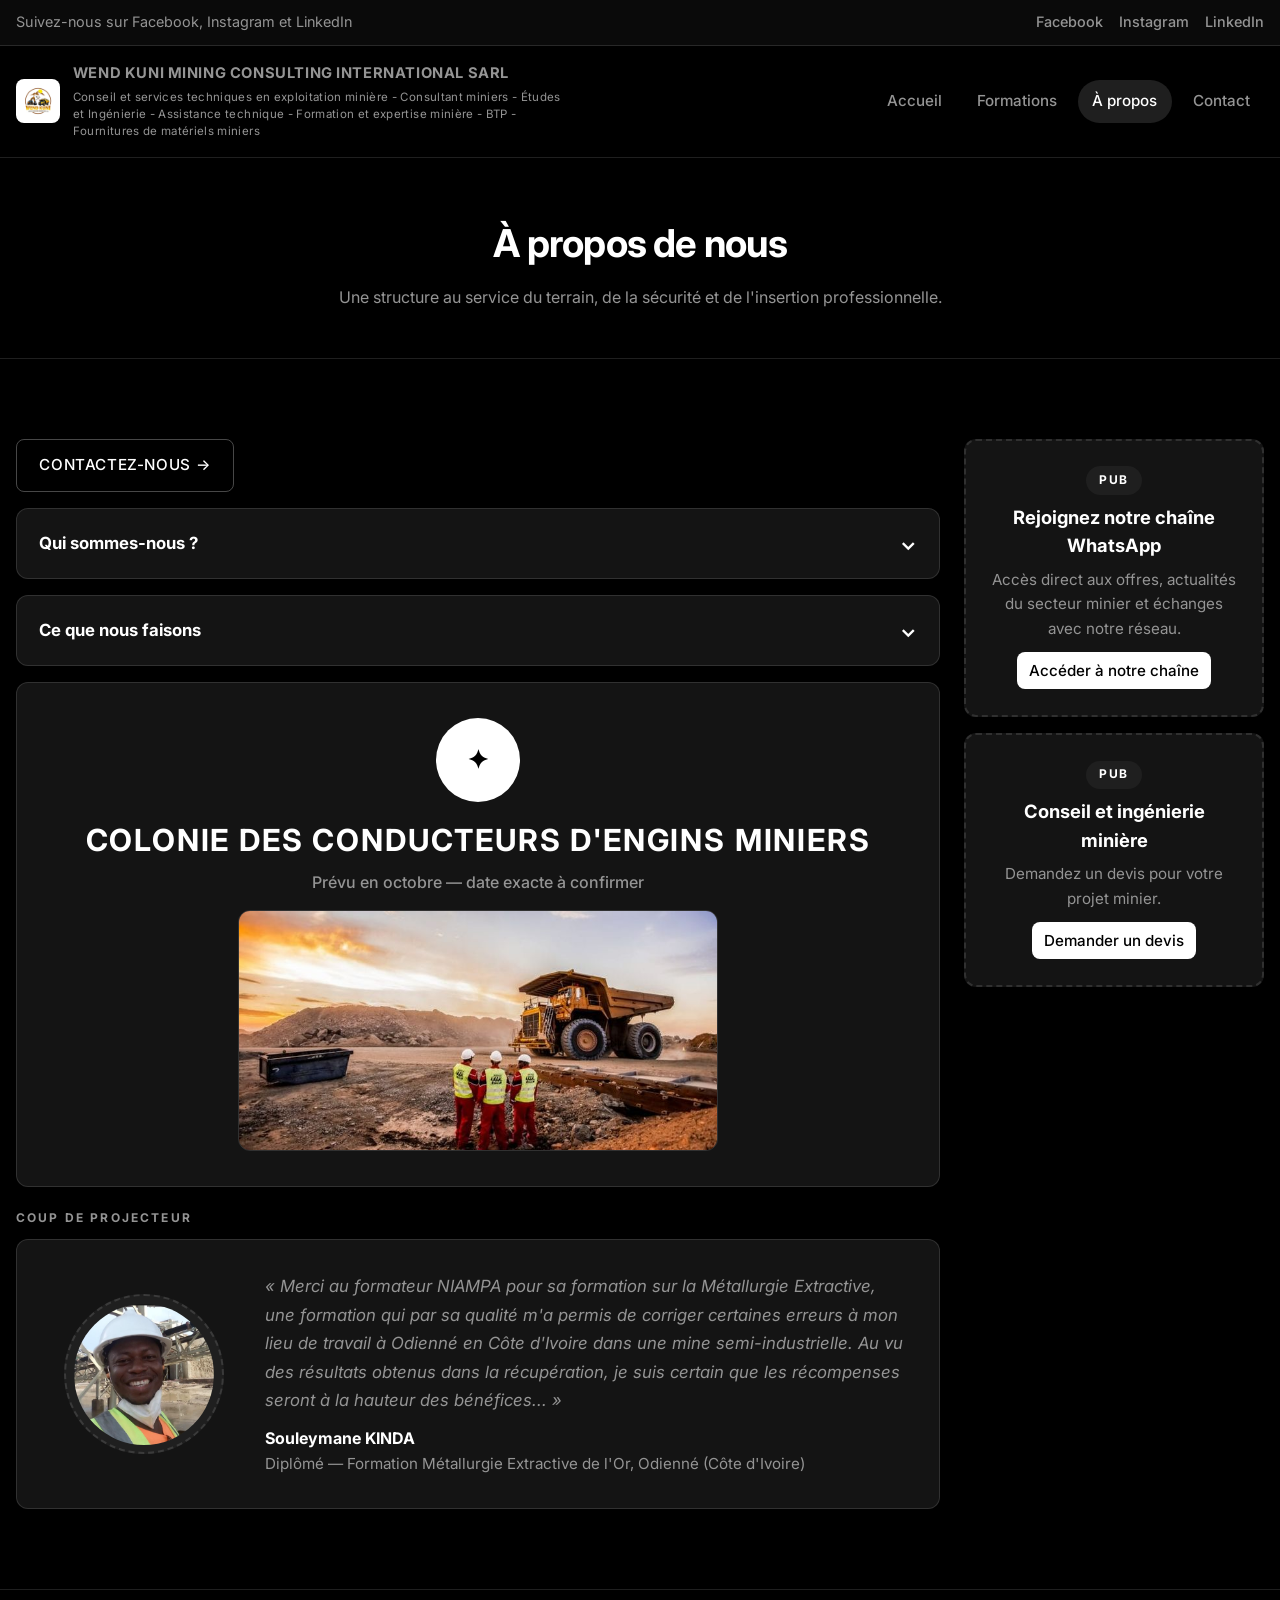
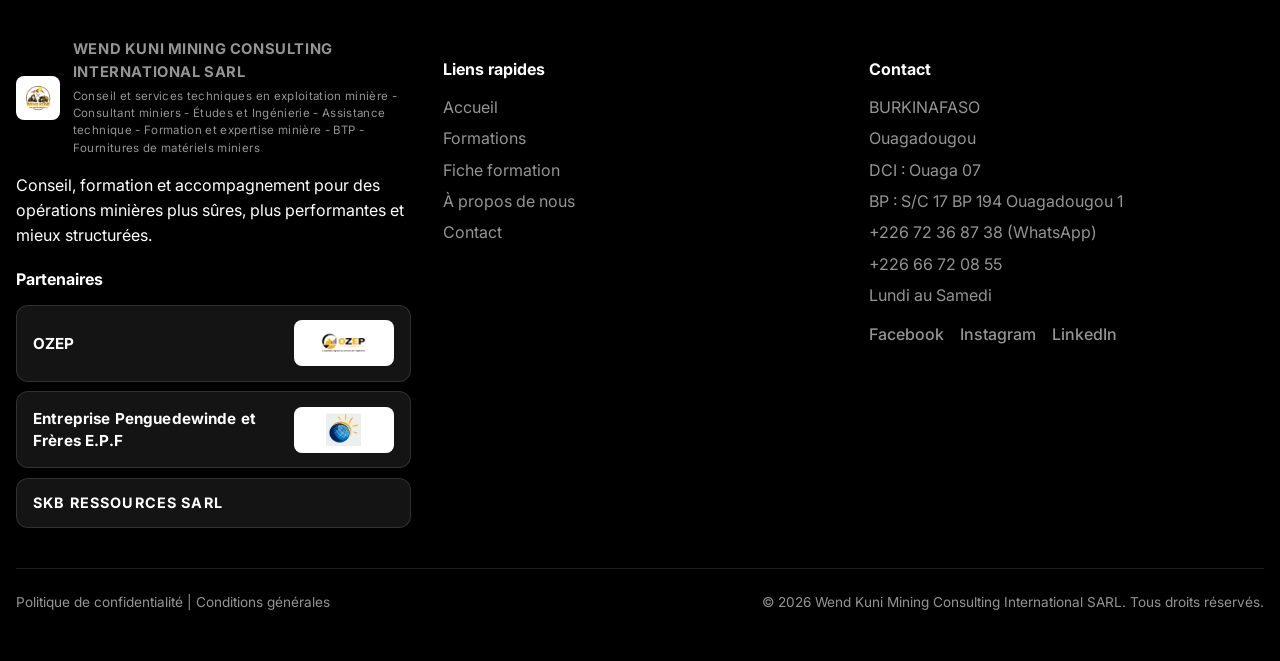
==== commit a8f69b85: "Design system monochrome, logo officiel, suppression des durees de formation, lien video DG, formula" ====
--- a/about.html
+++ b/about.html
@@ -25,7 +25,7 @@
     <header class="site-header">
       <div class="container header-inner">
         <a href="index.html" class="brand">
-          <span class="brand__mark">WK</span>
+          <img class="brand__mark" src="Images/Logo.jpeg" alt="Wend Kuni Mining Consulting International SARL" />
           <span class="brand__text">
             <span class="brand__name">WEND KUNI MINING CONSULTING INTERNATIONAL SARL</span>
             <span class="brand__subtitle">Conseil et services techniques en exploitation minière - Consultant miniers - Études et Ingénierie - Assistance technique - Formation et expertise minière - BTP - Fournitures de matériels miniers</span>
@@ -185,7 +185,7 @@
         <div class="footer-grid">
           <div>
             <a href="index.html" class="brand brand--footer">
-              <span class="brand__mark">WK</span>
+              <img class="brand__mark" src="Images/Logo.jpeg" alt="Wend Kuni Mining Consulting International SARL" />
               <span class="brand__text">
             <span class="brand__name">WEND KUNI MINING CONSULTING INTERNATIONAL SARL</span>
             <span class="brand__subtitle">Conseil et services techniques en exploitation minière - Consultant miniers - Études et Ingénierie - Assistance technique - Formation et expertise minière - BTP - Fournitures de matériels miniers</span>
--- a/styles.css
+++ b/styles.css
@@ -1,51 +1,67 @@
 :root {
-  --primary: #0f172a;
-  --accent: #d32f2f;
-  --accent-soft: #fef2f2;
-  --text: #111827;
-  --muted: #64748b;
-  --bg: #f8fafc;
-  --surface: #ffffff;
-  --border: #e2e8f0;
-  --shadow: 0 20px 45px rgba(15, 23, 42, 0.08);
+  --bg: #000000;
+  --surface: #141414;
+  --surface-2: #1f1f1f;
+  --text: #ffffff;
+  --muted: #949494;
+  --border: rgba(255, 255, 255, 0.12);
+  --border-strong: rgba(255, 255, 255, 0.28);
+  --ease: cubic-bezier(0.4, 0, 0.2, 1);
+  --dur: 0.15s;
+  --radius-btn: 8px;
+  --radius-input: 12px;
+  --radius-card: 12px;
+  --nav-z: 50;
+  --container: 1521px;
 }
 
 * { box-sizing: border-box; }
+html { scroll-behavior: smooth; }
 body {
   margin: 0;
   font-family: 'Inter', Arial, sans-serif;
-  color: var(--text);
-  background: linear-gradient(180deg, #f8fafc 0%, #f1f5f9 100%);
-  line-height: 1.65;
-}
-a { color: inherit; text-decoration: none; }
+  font-size: 16px;
+  font-weight: 400;
+  line-height: 1.56;
+  color: var(--text);
+  background: var(--bg);
+  -webkit-font-smoothing: antialiased;
+}
+a { color: var(--muted); text-decoration: none; transition: color var(--dur) var(--ease); }
+a:hover { color: var(--text); }
 img { width: 100%; display: block; object-fit: cover; }
-.container { width: min(1120px, calc(100% - 2rem)); margin: 0 auto; }
+h1, h2, h3, h4, strong { font-weight: 700; }
+:focus-visible {
+  outline: 2px solid var(--text);
+  outline-offset: 2px;
+  border-radius: 4px;
+}
+button { font: inherit; }
+.container { width: min(var(--container), calc(100% - 2rem)); margin: 0 auto; }
 .eyebrow {
   text-transform: uppercase;
-  letter-spacing: .24em;
-  font-size: .78rem;
-  font-weight: 800;
-  color: var(--accent);
+  letter-spacing: .18em;
+  font-size: .75rem;
+  font-weight: 700;
+  color: var(--muted);
   margin: 0 0 .7rem;
 }
 .eyebrow--light {
-  color: rgba(248, 250, 252, .9);
+  color: rgba(255, 255, 255, .85);
 }
 .banner-solid .eyebrow {
   margin: 0 0 .6rem;
 }
 .cta-card .eyebrow--light {
-  color: rgba(248, 250, 252, .8);
+  color: rgba(0, 0, 0, .55);
 }
 .image-card {
   overflow: hidden;
-  border-radius: 24px;
-  box-shadow: var(--shadow);
+  border-radius: var(--radius-card);
 }
 .image-card img {
   min-height: 310px;
-  transition: transform .35s ease;
+  transition: transform .6s var(--ease);
 }
 .image-card:hover img {
   transform: scale(1.04);
@@ -56,31 +72,68 @@
   gap: .45rem;
   padding: .45rem .8rem;
   border-radius: 999px;
-  background: rgba(211, 47, 47, 0.1);
-  color: var(--accent);
-  font-weight: 700;
-  font-size: .9rem;
+  border: 1px solid rgba(255, 255, 255, .28);
+  background: rgba(255, 255, 255, .06);
+  color: var(--text);
+  font-weight: 500;
+  font-size: .85rem;
 }
 .btn {
   display: inline-flex;
   align-items: center;
   justify-content: center;
-  gap: .45rem;
-  padding: .95rem 1.25rem;
-  border-radius: 999px;
-  font-weight: 700;
-  transition: transform .2s ease, box-shadow .2s ease;
+  gap: .5rem;
+  padding: 8px 12px;
+  border-radius: var(--radius-btn);
+  font-weight: 500;
+  font-size: .95rem;
+  line-height: 1.4;
+  transition: background var(--dur) var(--ease), color var(--dur) var(--ease), border-color var(--dur) var(--ease), opacity var(--dur) var(--ease);
   border: 0;
-}
-.btn:hover { transform: translateY(-2px); }
-.btn--primary { background: var(--accent); color: var(--surface); box-shadow: var(--shadow); }
-.btn--secondary { background: var(--surface); color: var(--primary); border: 1px solid var(--border); }
-.btn--light { background: var(--surface); color: var(--primary); }
-.text-link { color: var(--accent); font-weight: 700; }
+  cursor: pointer;
+}
+.btn--primary { background: var(--text); color: var(--bg); }
+.btn--primary:hover { background: rgba(255, 255, 255, .88); color: var(--bg); }
+.btn--secondary { background: var(--surface); color: var(--text); border: 1px solid var(--border); }
+.btn--secondary:hover { background: var(--surface-2); color: var(--text); }
+.btn--light { background: var(--text); color: var(--bg); }
+.btn--light:hover { background: rgba(255, 255, 255, .88); color: var(--bg); }
+.btn--lg { padding: 12px 20px; }
+.btn--outline {
+  display: inline-flex;
+  align-items: center;
+  justify-content: center;
+  padding: 8px 12px;
+  border-radius: var(--radius-btn);
+  border: 1px solid var(--border-strong);
+  color: var(--text);
+  background: transparent;
+  font-weight: 500;
+  font-size: .95rem;
+  transition: background var(--dur) var(--ease), color var(--dur) var(--ease), border-color var(--dur) var(--ease);
+}
+.btn--outline:hover {
+  background: var(--text);
+  color: var(--bg);
+  border-color: var(--text);
+}
+.text-link {
+  color: var(--text);
+  font-weight: 500;
+  text-decoration: underline;
+  text-decoration-color: rgba(255, 255, 255, .35);
+  text-underline-offset: 4px;
+  transition: text-decoration-color var(--dur) var(--ease), color var(--dur) var(--ease);
+}
+.text-link:hover {
+  color: var(--text);
+  text-decoration-color: var(--text);
+}
 .utility-bar {
-  background: var(--primary);
-  color: #f8fafc;
-  font-size: .95rem;
+  background: #0a0a0a;
+  color: var(--muted);
+  font-size: .9rem;
+  border-bottom: 1px solid var(--border);
 }
 .utility-bar__content {
   display: flex;
@@ -89,13 +142,15 @@
   padding: .7rem 0;
 }
 .social-links { display: flex; gap: 1rem; }
+.social-links a { color: var(--muted); font-weight: 500; }
+.social-links a:hover { color: var(--text); }
 .site-header {
   position: sticky;
   top: 0;
-  z-index: 20;
-  background: rgba(255,255,255,.92);
+  z-index: var(--nav-z);
+  background: rgba(0, 0, 0, .85);
   backdrop-filter: blur(12px);
-  border-bottom: 1px solid rgba(226,232,240,.8);
+  border-bottom: 1px solid var(--border);
 }
 .header-inner {
   display: flex;
@@ -103,63 +158,73 @@
   align-items: center;
   padding: 1rem 0;
 }
-.brand { display: flex; align-items: center; gap: .8rem; font-weight: 800; letter-spacing: .01em; }
+.brand { display: flex; align-items: center; gap: .8rem; font-weight: 700; letter-spacing: .01em; }
 .brand__text {
   display: flex;
   flex-direction: column;
   gap: .25rem;
-  font-weight: 800;
+  font-weight: 700;
 }
 .brand__name {
-  font-weight: 800;
+  font-weight: 700;
+  font-size: .92rem;
+  letter-spacing: .04em;
 }
 .brand__subtitle {
   font-size: .72rem;
-  font-weight: 500;
+  font-weight: 400;
   letter-spacing: .03em;
   line-height: 1.5;
   color: var(--muted);
   max-width: 500px;
 }
 .brand--footer .brand__subtitle {
-  color: rgba(248, 250, 252, .7);
+  color: var(--muted);
 }
 .brand__mark {
   width: 44px; height: 44px;
-  display: grid; place-items: center;
-  border-radius: 50%;
-  background: linear-gradient(135deg, var(--accent), #ef4444);
-  color: var(--surface);
-  font-size: .95rem;
-}
-.site-nav { display: flex; align-items: center; gap: 1.1rem; }
+  display: block;
+  object-fit: contain;
+  border-radius: var(--radius-btn);
+  background: #fff;
+  padding: 6px;
+}
+.brand--footer .brand__mark {
+  background: #fff;
+  border: 1px solid var(--border);
+}
+.site-nav { display: flex; align-items: center; gap: .4rem; }
 .site-nav a {
   color: var(--muted);
-  font-weight: 600;
+  font-weight: 500;
   font-size: .95rem;
   padding: .6rem .9rem;
   border-radius: 999px;
-}
-.site-nav a.active, .site-nav a:hover { color: var(--accent); background: var(--accent-soft); }
-.menu-toggle { display: none; background: none; border: 0; padding: .25rem; }
-.menu-toggle span { display: block; width: 24px; height: 2px; background: var(--primary); margin: 4px 0; }
+  transition: color var(--dur) var(--ease), background var(--dur) var(--ease);
+}
+.site-nav a.active, .site-nav a:hover {
+  color: var(--text);
+  background: var(--surface-2);
+}
+.menu-toggle { display: none; background: none; border: 0; padding: .25rem; cursor: pointer; }
+.menu-toggle span { display: block; width: 24px; height: 2px; background: var(--text); margin: 4px 0; }
 .hero {
   padding: 0 0 1.25rem;
-  color: var(--surface);
+  color: var(--text);
 }
 .hero-slider {
   position: relative;
   overflow: hidden;
   min-height: 34vh;
-  background: #0f172a;
-  box-shadow: var(--shadow);
-  border-radius: 28px;
+  background: var(--bg);
+  border-radius: var(--radius-card);
+  border: 1px solid var(--border);
 }
 .hero-slider__track {
   display: flex;
   width: 100%;
   height: 100%;
-  transition: transform .7s ease;
+  transition: transform .6s var(--ease);
 }
 .hero-slide {
   position: relative;
@@ -170,7 +235,7 @@
   width: 100%;
   height: 100%;
   object-fit: cover;
-  filter: brightness(0.72);
+  filter: brightness(0.6);
 }
 .hero-overlay {
   position: absolute;
@@ -178,16 +243,16 @@
   display: flex;
   align-items: center;
   padding: 1.2rem 0;
-  background: linear-gradient(120deg, rgba(15,23,42,.8), rgba(15,23,42,.35));
+  background: linear-gradient(100deg, rgba(0, 0, 0, .82) 0%, rgba(0, 0, 0, .55) 55%, rgba(0, 0, 0, .35) 100%);
 }
 .hero-grid {
   display: grid;
   align-items: center;
 }
 .hero-content { position: relative; z-index: 1; max-width: 760px; }
-.hero h1 { font-size: clamp(1.4rem, 2.5vw, 2.2rem); line-height: 1.1; margin: .7rem 0 .8rem; }
-.hero p { font-size: 1.05rem; max-width: 620px; color: rgba(248,250,252,.9); }
-.hero-actions { display: flex; gap: 1rem; margin-top: 1.5rem; flex-wrap: wrap; }
+.hero h1 { font-size: clamp(2.25rem, 4.5vw, 3rem); line-height: 1.08; margin: .7rem 0 .8rem; font-weight: 700; letter-spacing: -.02em; }
+.hero p { font-size: 1.05rem; max-width: 620px; color: rgba(255, 255, 255, .85); }
+.hero-actions { display: flex; gap: .75rem; margin-top: 1.5rem; flex-wrap: wrap; }
 .hero-carousel__controls {
   position: absolute;
   left: 50%;
@@ -201,13 +266,17 @@
 .carousel-btn {
   width: 42px;
   height: 42px;
-  border: 0;
-  border-radius: 50%;
-  background: rgba(255,255,255,.9);
-  color: var(--primary);
+  border: 1px solid var(--border);
+  border-radius: var(--radius-btn);
+  background: rgba(20, 20, 20, .75);
+  color: var(--text);
   font-size: 1rem;
   cursor: pointer;
-  box-shadow: var(--shadow);
+  transition: background var(--dur) var(--ease), border-color var(--dur) var(--ease);
+}
+.carousel-btn:hover {
+  background: var(--surface-2);
+  border-color: var(--border-strong);
 }
 .hero-dots, .cards-dots {
   display: flex;
@@ -215,16 +284,17 @@
 }
 .hero-dots button, .cards-dots button {
   border: 0;
-  width: 10px;
-  height: 10px;
-  border-radius: 50%;
-  background: rgba(255,255,255,.55);
+  width: 8px;
+  height: 8px;
+  border-radius: 999px;
+  background: rgba(255, 255, 255, .35);
   cursor: pointer;
   padding: 0;
+  transition: background var(--dur) var(--ease), width var(--dur) var(--ease);
 }
 .hero-dots button.active, .cards-dots button.active {
-  background: var(--surface);
-  transform: scale(1.1);
+  background: var(--text);
+  width: 20px;
 }
 .hero-scroll {
   position: absolute;
@@ -239,30 +309,34 @@
   height: 42px;
   align-items: center;
   justify-content: center;
-  border-radius: 50%;
-  background: rgba(255,255,255,.15);
-  color: var(--surface);
-  border: 1px solid rgba(255,255,255,.3);
+  border-radius: var(--radius-btn);
+  background: rgba(20, 20, 20, .75);
+  color: var(--text);
+  border: 1px solid var(--border-strong);
+  transition: background var(--dur) var(--ease);
+}
+.hero-scroll__link:hover {
+  background: var(--surface-2);
+  color: var(--text);
 }
 .section { padding: clamp(3.5rem, 7vw, 5rem) 0; }
-.section--alt { background: linear-gradient(180deg, rgba(255,255,255,.7), rgba(248,250,252,.95)); }
+.section--alt { background: var(--bg); }
 .section-title { margin-bottom: 1.4rem; }
-.section-title h2 { margin: .3rem 0 0; font-size: clamp(1.5rem, 2.2vw, 2rem); }
+.section-title h2 { margin: .3rem 0 0; font-size: clamp(1.5rem, 2.5vw, 1.75rem); letter-spacing: -.01em; }
 .section--soft-banner {
   padding-top: 0;
 }
 .soft-banner {
-  background: #f3f4f6;
-  border: 1px solid var(--border);
-  border-radius: 24px;
+  background: var(--surface);
+  border: 1px solid var(--border);
+  border-radius: var(--radius-card);
   padding: 2.2rem 2rem;
   text-align: center;
-  box-shadow: var(--shadow);
 }
 .soft-banner h2 {
   margin: 0 0 .8rem;
-  font-size: clamp(1.5rem, 2.1vw, 2rem);
-  color: var(--primary);
+  font-size: clamp(1.5rem, 2.4vw, 1.75rem);
+  color: var(--text);
 }
 .soft-banner p {
   margin: 0 auto 1.4rem;
@@ -270,33 +344,22 @@
   color: var(--muted);
   font-size: 1rem;
 }
-.btn--outline {
-  display: inline-flex;
-  align-items: center;
-  justify-content: center;
-  padding: .9rem 1.3rem;
-  border-radius: 999px;
-  border: 1px solid var(--accent);
-  color: var(--accent);
-  background: transparent;
-  font-weight: 700;
-}
 .executive-quote-section {
   padding-top: 0;
 }
 .executive-quote-card {
   position: relative;
   overflow: hidden;
-  border-radius: 28px;
+  border-radius: var(--radius-card);
+  border: 1px solid var(--border);
   padding: 3rem 2.5rem;
   display: grid;
   grid-template-columns: 220px 1fr;
   gap: 2rem;
   align-items: center;
   min-height: 420px;
-  box-shadow: var(--shadow);
   background:
-    linear-gradient(90deg, rgba(15, 23, 42, 0.84), rgba(15, 23, 42, 0.55)),
+    linear-gradient(90deg, rgba(0, 0, 0, .88), rgba(0, 0, 0, .6)),
     url('Images/formations-mosaique-07.jpg') center/cover no-repeat;
 }
 .executive-quote-card__portrait {
@@ -308,19 +371,19 @@
   height: 180px;
   border-radius: 50%;
   object-fit: cover;
-  border: 3px solid rgba(255, 255, 255, .25);
+  border: 2px solid rgba(255, 255, 255, .3);
 }
 .portrait-placeholder--round {
   width: 180px;
   height: 180px;
   border-radius: 50%;
   min-height: auto;
-  border-color: rgba(255,255,255,.25);
-  color: rgba(255,255,255,.85);
-  background: rgba(255,255,255,.08);
+  border-color: rgba(255, 255, 255, .25);
+  color: rgba(255, 255, 255, .85);
+  background: rgba(255, 255, 255, .08);
 }
 .executive-quote-card__content {
-  color: var(--surface);
+  color: var(--text);
   max-width: 700px;
   display: grid;
   gap: .6rem;
@@ -328,14 +391,15 @@
 .quote-mark {
   font-size: 3.2rem;
   line-height: 1;
-  color: var(--accent);
+  color: rgba(255, 255, 255, .45);
   margin-bottom: .1rem;
+  font-weight: 700;
 }
 .executive-quote-card blockquote {
   margin: 0;
   font-size: clamp(1.15rem, 1.9vw, 1.45rem);
   line-height: 1.7;
-  color: #f8fafc;
+  color: #fff;
   font-weight: 700;
 }
 .executive-quote-card__author {
@@ -347,24 +411,28 @@
   font-size: 1.05rem;
 }
 .executive-quote-card__author span {
-  color: rgba(248,250,252,.78);
+  color: rgba(255, 255, 255, .72);
   font-size: .95rem;
 }
 .text-link--light {
-  color: #fbbf24;
-  font-weight: 700;
+  color: #fff;
+  font-weight: 500;
   text-decoration: underline;
-  text-decoration-color: #fbbf24;
+  text-decoration-color: rgba(255, 255, 255, .4);
   text-underline-offset: 4px;
   display: inline-block;
   margin-top: .2rem;
+}
+.text-link--light:hover {
+  color: #fff;
+  text-decoration-color: #fff;
 }
 .quote-link-line {
   display: block;
   width: 100%;
   max-width: 180px;
-  height: 3px;
-  background: var(--accent);
+  height: 2px;
+  background: rgba(255, 255, 255, .5);
   margin-top: .25rem;
 }
 .quote-layout {
@@ -376,19 +444,18 @@
 .quote-card {
   background: var(--surface);
   border: 1px solid var(--border);
-  border-radius: 24px;
+  border-radius: var(--radius-card);
   padding: 2.25rem;
-  box-shadow: var(--shadow);
 }
 .quote-card blockquote {
   margin: 0 0 1rem;
   font-size: 1.35rem;
   line-height: 1.6;
-  color: var(--primary);
+  color: var(--text);
 }
 .quote-author {
   color: var(--muted);
-  font-weight: 600;
+  font-weight: 500;
   margin-bottom: 1rem;
 }
 .quote-portrait {
@@ -399,8 +466,8 @@
   width: min(100%, 320px);
   min-height: 360px;
   object-fit: cover;
-  border-radius: 24px;
-  box-shadow: var(--shadow);
+  border-radius: var(--radius-card);
+  border: 1px solid var(--border);
 }
 .portrait-placeholder {
   width: min(100%, 320px);
@@ -408,8 +475,8 @@
   display: grid;
   place-items: center;
   border: 2px dashed var(--border);
-  border-radius: 24px;
-  background: rgba(226,232,240,.35);
+  border-radius: var(--radius-card);
+  background: var(--surface);
   color: var(--muted);
   font-weight: 700;
   text-align: center;
@@ -418,29 +485,34 @@
 .tabs-shell {
   background: var(--surface);
   border: 1px solid var(--border);
-  border-radius: 24px;
+  border-radius: var(--radius-card);
   padding: 1.6rem;
-  box-shadow: var(--shadow);
 }
 .tabs {
   display: flex;
   flex-wrap: wrap;
-  gap: .75rem;
+  gap: .5rem;
   margin-bottom: 1.2rem;
 }
 .tab-btn {
   border: 1px solid var(--border);
-  background: var(--surface);
-  color: var(--primary);
-  padding: .8rem 1rem;
+  background: transparent;
+  color: var(--muted);
+  padding: .75rem 1rem;
   border-radius: 999px;
   cursor: pointer;
-  font-weight: 700;
+  font-weight: 500;
+  font-size: .92rem;
+  transition: background var(--dur) var(--ease), color var(--dur) var(--ease), border-color var(--dur) var(--ease);
+}
+.tab-btn:hover {
+  color: var(--text);
+  border-color: var(--border-strong);
 }
 .tab-btn.active {
-  background: var(--accent);
-  color: var(--surface);
-  border-color: var(--accent);
+  background: var(--text);
+  color: var(--bg);
+  border-color: var(--text);
 }
 .tab-panel {
   display: none;
@@ -474,7 +546,8 @@
 }
 .tab-content-grid img {
   min-height: 260px;
-  border-radius: 20px;
+  border-radius: var(--radius-card);
+  border: 1px solid var(--border);
 }
 .impact-grid {
   display: grid;
@@ -485,42 +558,46 @@
 .impact-tile {
   position: relative;
   overflow: hidden;
-  border-radius: 24px;
+  border-radius: var(--radius-card);
+  border: 1px solid var(--border);
   padding: 2rem;
   min-height: 220px;
-  box-shadow: var(--shadow);
   display: flex;
   align-items: flex-end;
+  transition: border-color var(--dur) var(--ease);
+}
+.impact-tile:hover {
+  border-color: var(--border-strong);
 }
 .impact-tile__overlay {
   position: absolute;
   inset: 0;
   background:
-    linear-gradient(135deg, rgba(15, 23, 42, 0.42), rgba(15, 23, 42, 0.76)),
-    var(--tile-image, linear-gradient(135deg, #1e293b, #0f172a)) center/cover no-repeat;
+    linear-gradient(135deg, rgba(0, 0, 0, .35), rgba(0, 0, 0, .78)),
+    var(--tile-image, linear-gradient(135deg, #1f1f1f, #141414)) center/cover no-repeat;
   z-index: 0;
 }
 .impact-tile--large {
   grid-row: 1 / span 2;
   grid-column: 1 / span 1;
-  color: var(--surface);
+  color: var(--text);
   min-height: 100%;
 }
 .impact-tile--orange {
-  color: var(--surface);
+  color: var(--text);
 }
 .impact-tile--beige {
-  color: var(--primary);
+  color: var(--text);
 }
 .impact-tile--partners {
-  color: var(--primary);
+  color: var(--text);
 }
 .impact-tile--dark {
-  color: var(--surface);
+  color: var(--text);
 }
 .impact-tile--full {
   grid-column: 1 / -1;
-  color: var(--surface);
+  color: var(--text);
   min-height: 220px;
 }
 .impact-tile__content {
@@ -537,9 +614,11 @@
   height: 44px;
   align-items: center;
   justify-content: center;
-  border-radius: 50%;
-  background: rgba(255,255,255,.2);
+  border-radius: var(--radius-btn);
+  background: rgba(255, 255, 255, .12);
+  border: 1px solid rgba(255, 255, 255, .2);
   font-size: 1.1rem;
+  color: var(--text);
   margin-bottom: .25rem;
 }
 .impact-tile__souvenir-icon {
@@ -548,9 +627,9 @@
   height: 76px;
   align-items: center;
   justify-content: center;
-  border-radius: 50%;
-  background: rgba(255,255,255,.14);
-  border: 1px solid rgba(255,255,255,.25);
+  border-radius: var(--radius-card);
+  background: rgba(255, 255, 255, .1);
+  border: 1px solid rgba(255, 255, 255, .22);
   font-size: 2.3rem;
   margin-bottom: .5rem;
 }
@@ -562,7 +641,7 @@
 .impact-tile p {
   margin: 0;
   color: inherit;
-  opacity: .95;
+  opacity: .85;
   max-width: 420px;
 }
 .impact-tile__link {
@@ -572,10 +651,16 @@
   width: 42px;
   height: 42px;
   margin-top: .3rem;
-  border-radius: 50%;
-  background: rgba(255,255,255,.18);
+  border-radius: var(--radius-btn);
+  background: rgba(255, 255, 255, .12);
+  border: 1px solid rgba(255, 255, 255, .2);
   color: inherit;
   font-weight: 700;
+  transition: background var(--dur) var(--ease), color var(--dur) var(--ease);
+}
+.impact-tile__link:hover {
+  background: var(--text);
+  color: var(--bg);
 }
 .cards-carousel {
   display: grid;
@@ -583,11 +668,11 @@
 }
 .cards-carousel__viewport {
   overflow: hidden;
-  border-radius: 24px;
+  border-radius: var(--radius-card);
 }
 .cards-carousel__track {
   display: flex;
-  transition: transform .7s ease;
+  transition: transform .6s var(--ease);
 }
 .cards-carousel__track .info-card {
   min-width: 100%;
@@ -611,21 +696,25 @@
 .stat-card, .info-card, .detail-card, .contact-form, .page-card, .feature-card {
   background: var(--surface);
   border: 1px solid var(--border);
-  border-radius: 22px;
+  border-radius: var(--radius-card);
   padding: 1.6rem;
-  box-shadow: var(--shadow);
+  transition: border-color var(--dur) var(--ease), background var(--dur) var(--ease);
+}
+.stat-card:hover, .info-card:hover, .detail-card:hover, .page-card:hover, .feature-card:hover {
+  border-color: var(--border-strong);
+  background: var(--surface-2);
 }
 .feature-card h3 {
   margin: .4rem 0 .5rem;
 }
-.stat-card strong { display: block; font-size: 1.7rem; color: var(--accent); }
+.stat-card strong { display: block; font-size: 1.7rem; color: var(--text); }
 .split-grid {
   display: grid;
   grid-template-columns: 1.1fr .9fr;
   gap: 2rem;
   align-items: center;
 }
-.image-card img { min-height: 310px; border-radius: 24px; }
+.image-card img { min-height: 310px; border-radius: var(--radius-card); }
 .card-grid {
   display: grid;
   grid-template-columns: repeat(3, 1fr);
@@ -638,21 +727,33 @@
   align-items: center;
   gap: 1rem;
   padding: 2.25rem;
-  border-radius: 24px;
-  background: linear-gradient(135deg, var(--primary), #1e293b);
-  color: var(--surface);
-  box-shadow: var(--shadow);
+  border-radius: var(--radius-card);
+  background: var(--text);
+  color: var(--bg);
+}
+.cta-card h2 { color: var(--bg); }
+.cta-card .eyebrow { color: rgba(0, 0, 0, .55); }
+.cta-card .btn {
+  background: var(--bg);
+  color: var(--text);
+}
+.cta-card .btn:hover {
+  background: #262626;
+  color: var(--text);
 }
 .page-banner {
   padding: 4rem 0 2rem;
-  background: linear-gradient(135deg, #fff7f7, #f8fafc);
+  background: var(--bg);
+  border-bottom: 1px solid var(--border);
 }
 .page-banner p { max-width: 700px; color: var(--muted); }
-.filters { display: flex; flex-wrap: wrap; gap: .7rem; margin: 1.2rem 0 1.4rem; }
+.filters { display: flex; flex-wrap: wrap; gap: .5rem; margin: 1.2rem 0 1.4rem; }
 .filter-btn {
-  padding: .7rem 1rem; border: 1px solid var(--border); background: var(--surface); border-radius: 999px; cursor: pointer; font-weight: 700;
-}
-.filter-btn.active { background: var(--accent); color: var(--surface); border-color: var(--accent); }
+  padding: .65rem 1rem; border: 1px solid var(--border); background: transparent; border-radius: 999px; cursor: pointer; font-weight: 500; color: var(--muted);
+  transition: color var(--dur) var(--ease), background var(--dur) var(--ease), border-color var(--dur) var(--ease);
+}
+.filter-btn:hover { color: var(--text); border-color: var(--border-strong); }
+.filter-btn.active { background: var(--text); color: var(--bg); border-color: var(--text); }
 .detail-layout, .about-layout, .contact-layout {
   display: grid;
   grid-template-columns: repeat(2, 1fr);
@@ -661,23 +762,39 @@
 .detail-card--wide { grid-column: 1 / -1; }
 .table-wrapper { overflow-x: auto; }
 table { width: 100%; border-collapse: collapse; }
-th, td { padding: .8rem; border-bottom: 1px solid var(--border); text-align: left; }
+th, td { padding: .8rem; border-bottom: 1px solid var(--border); text-align: left; color: var(--muted); }
+th { color: var(--text); }
 .contact-form { display: grid; gap: 1rem; }
-.contact-form label { display: grid; gap: .4rem; font-weight: 600; }
+.contact-form label { display: grid; gap: .4rem; font-weight: 500; }
 .contact-form input, .contact-form textarea {
-  width: 100%; padding: .85rem 1rem; border: 1px solid var(--border); border-radius: 14px; font: inherit;
-}
-.site-footer { padding: 3rem 0; background: var(--primary); color: var(--surface); }
+  width: 100%;
+  padding: 16px 20px;
+  border: 1px solid rgba(255, 255, 255, .16);
+  border-radius: var(--radius-input);
+  font: inherit;
+  color: var(--text);
+  background: var(--bg);
+  transition: border-color var(--dur) var(--ease);
+}
+.contact-form input::placeholder, .contact-form textarea::placeholder { color: rgba(148, 148, 148, .7); }
+.contact-form input:focus, .contact-form textarea:focus {
+  outline: none;
+  border-color: var(--text);
+}
+.site-footer { padding: 3rem 0; background: var(--bg); color: var(--text); border-top: 1px solid var(--border); }
 .footer-grid { display: grid; grid-template-columns: repeat(3, 1fr); gap: 2rem; }
 .site-footer ul { list-style: none; padding: 0; margin: 0; display: grid; gap: .4rem; }
-.site-footer a { color: rgba(248,250,252,.9); }
-.brand--footer { color: var(--surface); }
+.site-footer li { color: var(--muted); }
+.site-footer a { color: var(--muted); }
+.site-footer a:hover { color: var(--text); }
+.site-footer h3 { font-size: 1rem; margin: 1.2rem 0 .8rem; }
+.brand--footer { color: var(--text); }
 
 .formations-hero {
   position: relative;
   min-height: 640px;
   overflow: hidden;
-  background: var(--primary);
+  background: var(--bg);
 }
 .formations-mosaic {
   position: absolute;
@@ -690,27 +807,28 @@
 }
 .mosaic-item {
   min-height: 0;
-  border-radius: 18px;
-  border: 1px solid rgba(255,255,255,.16);
+  border-radius: var(--radius-card);
+  border: 1px solid rgba(255, 255, 255, .14);
   overflow: hidden;
-  background: #0f172a;
+  background: #0f0f0f;
 }
 .mosaic-item img {
   width: 100%;
   height: 100%;
   object-fit: cover;
   display: block;
+  filter: brightness(.75);
 }
 .formations-hero__overlay {
   position: absolute;
   inset: 0;
   display: flex;
   align-items: center;
-  background: linear-gradient(90deg, rgba(15,23,42,.86), rgba(15,23,42,.35));
+  background: linear-gradient(90deg, rgba(0, 0, 0, .88), rgba(0, 0, 0, .4));
 }
 .formations-hero__content {
   max-width: 760px;
-  color: var(--surface);
+  color: var(--text);
   display: grid;
   gap: 1rem;
   justify-items: center;
@@ -721,10 +839,11 @@
   margin: 0;
   font-size: clamp(2rem, 3vw, 3rem);
   line-height: 1.1;
+  letter-spacing: -.02em;
 }
 .btn--compact {
   width: fit-content;
-  padding: .8rem 1.2rem;
+  padding: 8px 12px;
   min-width: 220px;
 }
 .section--search {
@@ -734,9 +853,8 @@
 .search-note {
   background: var(--surface);
   border: 1px solid var(--border);
-  border-radius: 24px;
+  border-radius: var(--radius-card);
   padding: 1.2rem 1.4rem;
-  box-shadow: var(--shadow);
   display: flex;
   align-items: center;
   justify-content: center;
@@ -748,9 +866,9 @@
   margin: 0 auto;
   padding: 1rem 2rem;
   border-radius: 999px;
-  background: var(--accent);
-  color: var(--surface);
-  border-color: var(--accent);
+  background: var(--text);
+  color: var(--bg);
+  border-color: var(--text);
   min-width: min(420px, 100%);
 }
 .search-note__label {
@@ -758,9 +876,9 @@
   align-items: center;
   padding: .55rem .95rem;
   border-radius: 999px;
-  background: rgba(255,255,255,.16);
+  background: rgba(255, 255, 255, .1);
   color: inherit;
-  font-weight: 800;
+  font-weight: 700;
   font-size: .85rem;
   text-transform: uppercase;
   letter-spacing: .12em;
@@ -768,14 +886,13 @@
 .search-note p {
   margin: 0;
   color: inherit;
-  font-weight: 700;
+  font-weight: 500;
 }
 .intro-card {
-  background: #f8fafc;
-  border: 1px solid var(--border);
-  border-radius: 24px;
+  background: var(--bg);
+  border: 1px solid var(--border);
+  border-radius: var(--radius-card);
   padding: 0;
-  box-shadow: none;
   overflow: hidden;
 }
 .intro-card--full {
@@ -797,11 +914,11 @@
   flex-direction: column;
   justify-content: center;
   text-align: left;
-  background: linear-gradient(135deg, rgba(255,255,255,.98), rgba(248,250,252,.95));
+  background: var(--surface);
 }
 .intro-visual__content h2 {
   margin: .4rem 0 1rem;
-  font-size: clamp(1.5rem, 2.2vw, 2.1rem);
+  font-size: clamp(1.5rem, 2.2vw, 1.75rem);
   line-height: 1.25;
 }
 .intro-visual__content p {
@@ -809,11 +926,11 @@
   color: var(--muted);
 }
 .cta-panel {
-  background: #ffffff;
-  color: var(--primary);
-  border-radius: 28px;
+  background: var(--surface);
+  color: var(--text);
+  border: 1px solid var(--border);
+  border-radius: var(--radius-card);
   padding: 2rem 2.4rem;
-  box-shadow: var(--shadow);
   display: grid;
   gap: 1rem;
   text-align: center;
@@ -836,9 +953,8 @@
 .training-sidebar {
   background: var(--surface);
   border: 1px solid var(--border);
-  border-radius: 24px;
+  border-radius: var(--radius-card);
   padding: 1.3rem;
-  box-shadow: var(--shadow);
 }
 .training-sidebar h3 {
   margin: 0 0 1rem;
@@ -849,27 +965,26 @@
   padding: 0;
   margin: 0;
   display: grid;
-  gap: .55rem;
+  gap: .4rem;
 }
 .training-sidebar a {
   display: block;
-  padding: .8rem 1rem;
-  border-radius: 999px;
-  color: var(--muted);
-  font-weight: 700;
-  transition: background .2s ease, color .2s ease;
+  padding: .7rem .9rem;
+  border-radius: var(--radius-btn);
+  color: var(--muted);
+  font-weight: 500;
+  transition: background var(--dur) var(--ease), color var(--dur) var(--ease);
 }
 .training-sidebar a:hover,
 .training-sidebar li.active a {
-  background: var(--accent-soft);
-  color: var(--accent);
+  background: var(--surface-2);
+  color: var(--text);
 }
 .training-card {
   background: var(--surface);
   border: 1px solid var(--border);
-  border-radius: 24px;
+  border-radius: var(--radius-card);
   padding: 1.3rem;
-  box-shadow: var(--shadow);
   display: grid;
   gap: 1rem;
 }
@@ -880,10 +995,11 @@
 .hotspot-media {
   position: relative;
   min-height: 420px;
-  border-radius: 24px;
+  border-radius: var(--radius-card);
+  border: 1px solid var(--border);
   overflow: hidden;
   background:
-    linear-gradient(180deg, rgba(15,23,42,.2), rgba(15,23,42,.55)),
+    linear-gradient(180deg, rgba(0, 0, 0, .3), rgba(0, 0, 0, .6)),
     url('Images/domaine-formation.jpg') center/cover no-repeat;
   display: flex;
   align-items: flex-end;
@@ -891,11 +1007,11 @@
   padding: 1.25rem;
 }
 .hotspot-media__label {
-  background: rgba(255,255,255,.9);
-  color: var(--primary);
+  background: rgba(255, 255, 255, .92);
+  color: var(--bg);
   padding: .8rem 1rem;
   border-radius: 999px;
-  font-weight: 700;
+  font-weight: 500;
 }
 .hotspot {
   position: absolute;
@@ -903,35 +1019,39 @@
   height: 46px;
   border-radius: 50%;
   border: 0;
-  background: var(--accent);
-  color: var(--surface);
-  box-shadow: 0 12px 24px rgba(15,23,42,.2);
+  background: var(--text);
+  color: var(--bg);
   cursor: pointer;
   display: grid;
   place-items: center;
   font-size: .9rem;
   font-weight: 700;
+  transition: transform var(--dur) var(--ease);
+}
+.hotspot:hover {
+  transform: scale(1.08);
 }
 .hotspot::after {
   content: '';
   position: absolute;
   inset: -6px;
-  border: 1px solid rgba(255,255,255,.35);
+  border: 1px solid rgba(255, 255, 255, .4);
   border-radius: 50%;
 }
 .hotspot-bubble {
   position: absolute;
   min-width: 150px;
   padding: .7rem .8rem;
-  border-radius: 14px;
-  background: rgba(15,23,42,.92);
-  color: var(--surface);
+  border-radius: var(--radius-card);
+  background: var(--surface-2);
+  border: 1px solid var(--border);
+  color: var(--text);
   font-size: .85rem;
   line-height: 1.4;
   opacity: 0;
   transform: translateY(8px);
   pointer-events: none;
-  transition: opacity .2s ease, transform .2s ease;
+  transition: opacity var(--dur) var(--ease), transform var(--dur) var(--ease);
 }
 .hotspot.is-active .hotspot-bubble,
 .hotspot:hover .hotspot-bubble {
@@ -948,7 +1068,7 @@
 .hotspot-bubble--4 { bottom: calc(100% + .7rem); right: 0; }
 .site-footer--formations {
   background:
-    linear-gradient(135deg, rgba(15,23,42,.9), rgba(15,23,42,.72)),
+    linear-gradient(135deg, rgba(0, 0, 0, .92), rgba(0, 0, 0, .78)),
     url('Images/formations-footer-bg.jpg') center/cover no-repeat;
 }
 .site-footer--formations .footer-grid {
@@ -962,24 +1082,25 @@
   display: inline-flex;
   align-items: center;
   gap: .55rem;
-  font-weight: 700;
+  font-weight: 500;
 }
 
 .banner-solid {
-  background: linear-gradient(135deg, var(--primary), #1e293b);
-  color: var(--surface);
+  background: var(--bg);
+  color: var(--text);
   text-align: center;
   padding: 3.5rem 0 3rem;
+  border-bottom: 1px solid var(--border);
 }
 .banner-solid h1 {
   margin: 0;
   font-size: clamp(1.8rem, 3vw, 2.6rem);
-  letter-spacing: .02em;
+  letter-spacing: -.02em;
 }
 .banner-solid p {
   margin: .7rem auto 0;
   max-width: 640px;
-  color: rgba(248, 250, 252, .85);
+  color: var(--muted);
 }
 .content-split {
   display: grid;
@@ -998,24 +1119,25 @@
   gap: .5rem;
   width: fit-content;
   padding: .85rem 1.4rem;
-  border: 2px solid var(--primary);
-  border-radius: 999px;
-  color: var(--primary);
-  font-weight: 800;
+  border: 1px solid var(--border-strong);
+  border-radius: var(--radius-btn);
+  color: var(--text);
+  font-weight: 500;
   font-size: .95rem;
   letter-spacing: .04em;
-  transition: background .2s ease, color .2s ease;
+  transition: background var(--dur) var(--ease), color var(--dur) var(--ease), border-color var(--dur) var(--ease);
 }
 .link-btn-bordered:hover {
-  background: var(--primary);
-  color: var(--surface);
+  background: var(--text);
+  color: var(--bg);
+  border-color: var(--text);
 }
 .accordion-banner {
-  background: var(--primary);
-  color: var(--surface);
-  border-radius: 16px;
+  background: var(--surface);
+  color: var(--text);
+  border: 1px solid var(--border);
+  border-radius: var(--radius-card);
   overflow: hidden;
-  box-shadow: var(--shadow);
 }
 .accordion-banner__trigger {
   width: 100%;
@@ -1028,14 +1150,14 @@
   background: none;
   color: inherit;
   font: inherit;
-  font-size: 1.1rem;
-  font-weight: 800;
+  font-size: 1.05rem;
+  font-weight: 700;
   text-align: left;
   cursor: pointer;
 }
 .accordion-banner__chevron {
   font-size: 1.3rem;
-  transition: transform .25s ease;
+  transition: transform var(--dur) var(--ease);
 }
 .accordion-banner.open .accordion-banner__chevron {
   transform: rotate(180deg);
@@ -1043,7 +1165,7 @@
 .accordion-banner__panel {
   display: none;
   padding: 1.5rem;
-  background: var(--surface);
+  background: var(--bg);
   color: var(--text);
   border-top: 1px solid var(--border);
 }
@@ -1053,7 +1175,7 @@
 .rich-text h3 {
   margin: 1.6rem 0 .55rem;
   font-size: 1.2rem;
-  color: var(--accent);
+  color: var(--text);
 }
 .rich-text h3:first-child {
   margin-top: 0;
@@ -1083,9 +1205,10 @@
   margin: 0;
   padding: .55rem 1.1rem;
   border-radius: 999px;
-  background: var(--accent-soft);
-  color: var(--accent);
-  font-weight: 700;
+  background: var(--surface-2);
+  border: 1px solid var(--border);
+  color: var(--text);
+  font-weight: 500;
   font-size: .9rem;
 }
 .event-banner {
@@ -1094,10 +1217,10 @@
   gap: .9rem;
   text-align: center;
   padding: 2.2rem 2rem;
-  border-radius: 20px;
-  background: linear-gradient(135deg, #111827, #000);
-  color: var(--surface);
-  box-shadow: var(--shadow);
+  border-radius: var(--radius-card);
+  background: var(--surface);
+  border: 1px solid var(--border);
+  color: var(--text);
 }
 .event-banner__logo {
   width: 84px;
@@ -1106,33 +1229,35 @@
   display: grid;
   place-items: center;
   font-size: 1.6rem;
-  color: #fff;
-  background: conic-gradient(#d32f2f, #f59e0b, #22c55e, #3b82f6, #a855f7, #d32f2f);
+  font-weight: 700;
+  color: var(--bg);
+  background: var(--text);
 }
 .event-banner__title {
   margin: 0;
   font-size: clamp(1.4rem, 2.4vw, 1.9rem);
-  font-weight: 900;
+  font-weight: 700;
   letter-spacing: .06em;
 }
 .event-banner__dates {
   margin: .4rem 0 0;
-  color: rgba(248, 250, 252, .8);
-  font-weight: 600;
+  color: var(--muted);
+  font-weight: 500;
 }
 .event-banner__tag {
   display: inline-flex;
   padding: .5rem 1.1rem;
-  border: 1px solid rgba(255, 255, 255, .35);
+  border: 1px solid var(--border-strong);
   border-radius: 999px;
-  font-weight: 700;
+  font-weight: 500;
   font-size: .85rem;
 }
 .event-banner__image {
   width: 100%;
   max-width: 480px;
-  border-radius: 14px;
+  border-radius: var(--radius-card);
   display: block;
+  border: 1px solid var(--border);
 }
 .section--spotlight {
   margin-top: .4rem;
@@ -1145,8 +1270,7 @@
   padding: 2rem;
   background: var(--surface);
   border: 1px solid var(--border);
-  border-radius: 24px;
-  box-shadow: var(--shadow);
+  border-radius: var(--radius-card);
 }
 .spotlight-card__portrait {
   width: 160px;
@@ -1156,9 +1280,9 @@
   place-items: center;
   border: 2px dashed var(--border);
   border-radius: 50%;
-  background: rgba(226, 232, 240, .35);
-  color: var(--muted);
-  font-weight: 700;
+  background: var(--surface-2);
+  color: var(--muted);
+  font-weight: 500;
   font-size: .9rem;
   text-align: center;
   padding: .5rem;
@@ -1183,7 +1307,7 @@
 }
 .spotlight-card__author strong {
   display: block;
-  color: var(--primary);
+  color: var(--text);
 }
 .spotlight-card__author span {
   color: var(--muted);
@@ -1203,31 +1327,31 @@
   text-align: center;
   padding: 1.6rem;
   border: 2px dashed var(--border);
-  border-radius: 20px;
-  background: var(--surface);
-  color: var(--muted);
-  font-weight: 700;
+  border-radius: var(--radius-card);
+  background: var(--surface);
+  color: var(--muted);
+  font-weight: 500;
 }
 .ad-card__label {
   display: inline-flex;
   padding: .3rem .8rem;
   border-radius: 999px;
-  background: var(--accent-soft);
-  color: var(--accent);
+  background: var(--surface-2);
+  color: var(--text);
   font-size: .75rem;
-  font-weight: 800;
+  font-weight: 700;
   letter-spacing: .14em;
 }
 .ad-card__title {
   margin: 0;
-  color: var(--primary);
+  color: var(--text);
   font-size: 1.15rem;
 }
 .ad-card__text {
   margin: 0;
   color: var(--muted);
   font-size: .95rem;
-  font-weight: 500;
+  font-weight: 400;
   line-height: 1.6;
 }
 .ad-card .btn {
@@ -1243,18 +1367,18 @@
   align-items: center;
   justify-content: space-between;
   gap: 1rem;
-  border: 1px solid rgba(255, 255, 255, .14);
-  background: rgba(255, 255, 255, .06);
-  border-radius: 14px;
+  border: 1px solid var(--border);
+  background: var(--surface);
+  border-radius: var(--radius-card);
   padding: .9rem 1rem;
-  color: rgba(248, 250, 252, .8);
+  color: var(--muted);
+  font-weight: 500;
+  font-size: .88rem;
+}
+.footer-partner__name {
   font-weight: 700;
-  font-size: .88rem;
-}
-.footer-partner__name {
-  font-weight: 800;
   font-size: .95rem;
-  color: #f8fafc;
+  color: var(--text);
   line-height: 1.4;
   letter-spacing: .01em;
 }
@@ -1264,14 +1388,14 @@
   object-fit: contain;
   flex-shrink: 0;
   background: #fff;
-  border-radius: 10px;
+  border-radius: var(--radius-btn);
   padding: .4rem;
 }
 .footer-partner--textonly {
   justify-content: flex-start;
 }
 .footer-partner--textonly .footer-partner__name {
-  color: #fbbf24;
+  color: var(--text);
   text-transform: uppercase;
   letter-spacing: .08em;
   font-size: .9rem;
@@ -1288,8 +1412,8 @@
   gap: .9rem;
   margin-top: 2.5rem;
   padding-top: 1.4rem;
-  border-top: 1px solid rgba(255, 255, 255, .14);
-  color: rgba(248, 250, 252, .72);
+  border-top: 1px solid var(--border);
+  color: var(--muted);
   font-size: .85rem;
 }
 .footer-legal a:hover {
@@ -1305,26 +1429,31 @@
 .contact-card {
   background: var(--surface);
   border: 1px solid var(--border);
-  border-radius: 22px;
+  border-radius: var(--radius-card);
   padding: 1.6rem;
-  box-shadow: var(--shadow);
   display: flex;
   flex-direction: column;
   gap: .7rem;
+  transition: border-color var(--dur) var(--ease), background var(--dur) var(--ease);
+}
+.contact-card:hover {
+  border-color: var(--border-strong);
+  background: var(--surface-2);
 }
 .contact-card__icon {
   width: 52px;
   height: 52px;
   display: grid;
   place-items: center;
-  border-radius: 14px;
-  background: var(--accent-soft);
+  border-radius: var(--radius-btn);
+  background: var(--surface-2);
+  border: 1px solid var(--border);
   font-size: 1.4rem;
 }
 .contact-card h3 {
   margin: 0;
   font-size: 1.15rem;
-  color: var(--primary);
+  color: var(--text);
 }
 .contact-card__line {
   margin: 0;
@@ -1332,7 +1461,7 @@
   font-size: .98rem;
 }
 .contact-card__line strong {
-  color: var(--primary);
+  color: var(--text);
 }
 .badge {
   display: inline-flex;
@@ -1341,12 +1470,13 @@
   padding: .28rem .7rem;
   border-radius: 999px;
   font-size: .75rem;
-  font-weight: 800;
+  font-weight: 700;
   letter-spacing: .06em;
 }
 .badge--whatsapp {
-  background: #dcfce7;
-  color: #15803d;
+  background: var(--surface-2);
+  color: var(--text);
+  border: 1px solid var(--border);
 }
 .contact-card .btn {
   margin-top: auto;
@@ -1364,20 +1494,19 @@
   line-height: 1.5;
 }
 .contact-card__list span {
-  color: var(--primary);
-  font-weight: 700;
+  color: var(--text);
+  font-weight: 500;
 }
 .contact-form-wrap {
   background: var(--surface);
   border: 1px solid var(--border);
-  border-radius: 24px;
+  border-radius: var(--radius-card);
   padding: 2rem;
-  box-shadow: var(--shadow);
 }
 .contact-form-wrap h2 {
   margin: 0 0 .4rem;
-  font-size: clamp(1.4rem, 2.2vw, 1.8rem);
-  color: var(--primary);
+  font-size: clamp(1.4rem, 2.2vw, 1.75rem);
+  color: var(--text);
 }
 .contact-form-wrap__intro {
   margin: 0 0 1.4rem;
@@ -1392,8 +1521,8 @@
 .contact-form label {
   display: grid;
   gap: .4rem;
-  font-weight: 600;
-  color: var(--primary);
+  font-weight: 500;
+  color: var(--text);
 }
 .contact-form label:nth-child(5),
 .contact-form .btn {
@@ -1402,17 +1531,18 @@
 .contact-form input,
 .contact-form textarea {
   width: 100%;
-  padding: .85rem 1rem;
-  border: 1px solid var(--border);
-  border-radius: 14px;
+  padding: 16px 20px;
+  border: 1px solid rgba(255, 255, 255, .16);
+  border-radius: var(--radius-input);
   font: inherit;
-  background: #f8fafc;
+  color: var(--text);
+  background: var(--bg);
+  transition: border-color var(--dur) var(--ease);
 }
 .contact-form input:focus,
 .contact-form textarea:focus {
-  outline: 2px solid var(--accent);
-  outline-offset: 1px;
-  background: var(--surface);
+  outline: none;
+  border-color: var(--text);
 }
 .contact-form .btn {
   width: fit-content;
@@ -1423,25 +1553,25 @@
   gap: 1.25rem;
 }
 .fiche-band {
-  background: var(--accent);
-  color: var(--surface);
-  border-radius: 20px;
+  background: var(--text);
+  color: var(--bg);
+  border-radius: var(--radius-card);
   padding: 1.6rem 1.8rem;
-  box-shadow: var(--shadow);
 }
 .fiche-band h2 {
   margin: 0 0 .6rem;
   font-size: 1.25rem;
+  color: var(--bg);
 }
 .fiche-band p {
   margin: 0 0 .6rem;
-  color: rgba(255, 255, 255, .92);
+  color: rgba(0, 0, 0, .75);
 }
 .fiche-band p:last-child {
   margin-bottom: 0;
 }
 .fiche-band strong {
-  color: #fff;
+  color: var(--bg);
 }
 .fiche-split {
   display: grid;
@@ -1452,13 +1582,12 @@
 .fiche-box {
   background: var(--surface);
   border: 1px solid var(--border);
-  border-radius: 20px;
+  border-radius: var(--radius-card);
   padding: 1.5rem;
-  box-shadow: var(--shadow);
 }
 .fiche-box h3 {
   margin: 0 0 .9rem;
-  color: var(--primary);
+  color: var(--text);
   font-size: 1.1rem;
 }
 .fiche-box ul {
@@ -1476,11 +1605,11 @@
   color: var(--muted);
 }
 .estab-band {
-  background: var(--primary);
-  color: var(--surface);
-  border-radius: 20px;
+  background: var(--surface);
+  color: var(--text);
+  border: 1px solid var(--border);
+  border-radius: var(--radius-card);
   padding: 1.6rem 1.8rem;
-  box-shadow: var(--shadow);
   display: grid;
   gap: .3rem;
 }
@@ -1490,16 +1619,16 @@
 }
 .estab-band p {
   margin: 0;
-  color: rgba(248, 250, 252, .85);
+  color: var(--muted);
 }
 .estab-map {
   margin-top: .9rem;
-  border: 2px dashed rgba(255, 255, 255, .4);
-  border-radius: 14px;
+  border: 2px dashed rgba(255, 255, 255, .3);
+  border-radius: var(--radius-card);
   padding: 2rem;
   text-align: center;
-  font-weight: 700;
-  color: rgba(248, 250, 252, .85);
+  font-weight: 500;
+  color: var(--muted);
 }
 .services-grid {
   display: grid;
@@ -1509,20 +1638,25 @@
 .service-card {
   background: var(--surface);
   border: 1px solid var(--border);
-  border-radius: 18px;
+  border-radius: var(--radius-card);
   padding: 1.4rem;
-  box-shadow: var(--shadow);
   display: grid;
   justify-items: center;
   text-align: center;
   gap: .5rem;
+  transition: border-color var(--dur) var(--ease), background var(--dur) var(--ease);
+}
+.service-card:hover {
+  border-color: var(--border-strong);
+  background: var(--surface-2);
 }
 .service-card__icon {
   width: 48px;
   height: 48px;
-  border-radius: 50%;
-  background: var(--accent-soft);
-  color: var(--accent);
+  border-radius: var(--radius-btn);
+  background: var(--surface-2);
+  border: 1px solid var(--border);
+  color: var(--text);
   display: grid;
   place-items: center;
   font-size: 1.3rem;
@@ -1530,7 +1664,7 @@
 .service-card h4 {
   margin: 0;
   font-size: 1rem;
-  color: var(--primary);
+  color: var(--text);
 }
 .service-card p {
   margin: 0;
@@ -1540,16 +1674,16 @@
 .module-table {
   width: 100%;
   border: 1px solid var(--border);
-  border-radius: 14px;
+  border-radius: var(--radius-card);
   overflow: hidden;
 }
 .module-table th {
-  background: var(--primary);
-  color: var(--surface);
+  background: var(--surface-2);
+  color: var(--text);
 }
 .module-table .check {
-  color: var(--accent);
-  font-weight: 800;
+  color: var(--text);
+  font-weight: 700;
   text-align: center;
   width: 40px;
 }
@@ -1557,8 +1691,9 @@
   vertical-align: middle;
 }
 .badge--available {
-  background: #dcfce7;
-  color: #15803d;
+  background: var(--surface-2);
+  color: var(--text);
+  border: 1px solid var(--border);
 }
 .fiche-meta {
   display: grid;
@@ -1568,9 +1703,8 @@
 .fiche-meta__item {
   background: var(--surface);
   border: 1px solid var(--border);
-  border-radius: 18px;
+  border-radius: var(--radius-card);
   padding: 1.3rem 1.5rem;
-  box-shadow: var(--shadow);
   display: grid;
   gap: .3rem;
 }
@@ -1578,13 +1712,13 @@
   font-size: .75rem;
   text-transform: uppercase;
   letter-spacing: .12em;
-  font-weight: 800;
-  color: var(--accent);
+  font-weight: 700;
+  color: var(--muted);
 }
 .fiche-meta__value {
   font-size: 1.15rem;
-  font-weight: 800;
-  color: var(--primary);
+  font-weight: 700;
+  color: var(--text);
 }
 .fiche-related p {
   margin: 0;
@@ -1608,9 +1742,8 @@
   margin: 0 auto;
   background: var(--surface);
   border: 1px solid var(--border);
-  border-radius: 24px;
+  border-radius: var(--radius-card);
   padding: 2.5rem 2rem;
-  box-shadow: var(--shadow);
   text-align: center;
   display: grid;
   justify-items: center;
@@ -1621,14 +1754,15 @@
   height: 64px;
   display: grid;
   place-items: center;
-  border-radius: 50%;
-  background: var(--accent-soft);
+  border-radius: var(--radius-btn);
+  background: var(--surface-2);
+  border: 1px solid var(--border);
   font-size: 1.8rem;
 }
 .unavailable-card h1 {
   margin: 0;
   font-size: clamp(1.4rem, 2.2vw, 1.8rem);
-  color: var(--primary);
+  color: var(--text);
 }
 .unavailable-card p {
   margin: 0;
@@ -1656,8 +1790,20 @@
 }
 
 @media (max-width: 900px) {
-  .hero-grid, .split-grid, .detail-layout, .about-layout, .contact-layout, .card-grid, .stats-grid, .feature-grid, .footer-grid, .quote-layout, .executive-quote-card, .impact-grid, .content-split, .spotlight-card, .contact-cards {
+  .hero-grid, .split-grid, .detail-layout, .about-layout, .contact-layout, .card-grid, .stats-grid, .feature-grid, .footer-grid, .quote-layout, .executive-quote-card, .impact-grid, .content-split, .spotlight-card, .contact-cards, .tab-content-grid, .intro-visual, .training-shell {
     grid-template-columns: 1fr;
+  }
+  .intro-visual {
+    min-height: auto;
+  }
+  .intro-visual img {
+    min-height: 240px;
+  }
+  .intro-visual__content {
+    text-align: center;
+  }
+  .site-header .brand__subtitle {
+    display: none;
   }
   .contact-form {
     grid-template-columns: 1fr;
@@ -1705,16 +1851,101 @@
     position: absolute;
     top: 100%;
     left: 0; right: 0;
-    background: var(--surface);
+    background: var(--bg);
     flex-direction: column;
     padding: 1rem;
     border-bottom: 1px solid var(--border);
   }
   .site-nav.open { display: flex; }
-  .hero { padding: 4rem 0 3rem; }
-  .hero-slide { min-height: 380px; }
-  .hero-carousel__controls { bottom: 1rem; }
-  .hero-scroll { bottom: 4rem; }
+  .site-nav a {
+    width: 100%;
+    text-align: center;
+    padding: .8rem;
+    font-size: 1rem;
+  }
+  .brand__name {
+    font-size: .82rem;
+    line-height: 1.3;
+  }
+  .utility-bar__content {
+    flex-direction: column;
+    gap: .4rem;
+    text-align: center;
+  }
+  .utility-bar__content > span {
+    font-size: .8rem;
+  }
+  .hero { padding: 0 0 1rem; }
+  .hero-slider { border-radius: var(--radius-card); }
+  .hero-slide { min-height: 400px; }
+  .hero h1 { font-size: 1.6rem; }
+  .hero p { font-size: 1rem; }
+  .hero-scroll { display: none; }
+  .hero-carousel__controls { bottom: .9rem; }
+  .executive-quote-card { min-height: auto; }
+  .soft-banner { padding: 1.7rem 1.3rem; }
+  .quote-card { padding: 1.6rem; }
+  .quote-card blockquote { font-size: 1.2rem; }
+  .quote-portrait img { min-height: 260px; }
+  .impact-tile { padding: 1.5rem; }
+  .tabs-shell { padding: 1.1rem; }
+  .tab-btn { font-size: .88rem; }
+  .hotspot-media { min-height: 340px; }
+  .formations-hero { min-height: 520px; }
   .tabs { flex-direction: column; }
   .tab-btn { width: 100%; }
 }
+
+@media (max-width: 480px) {
+  .container { width: calc(100% - 1.5rem); }
+  .section { padding: 2.75rem 0; }
+  .hero-slide { min-height: 380px; }
+  .hero h1 { font-size: 1.4rem; }
+  .hero p { font-size: .95rem; }
+  .hero-actions { flex-direction: column; align-items: stretch; }
+  .hero-actions .btn { width: 100%; }
+  .hero-carousel__controls { gap: .5rem; }
+  .carousel-btn { width: 38px; height: 38px; font-size: .9rem; }
+  .menu-toggle { padding: .5rem; }
+  .executive-quote-card { padding: 1.5rem 1.25rem; }
+  .executive-quote-card__portrait img { width: 150px; height: 150px; }
+  .executive-quote-card blockquote { font-size: 1.1rem; }
+  .executive-quote-card__author span { font-size: .88rem; }
+  .quote-card { padding: 1.4rem; }
+  .quote-card blockquote { font-size: 1.12rem; }
+  .quote-portrait img { min-height: 220px; }
+  .impact-tile { padding: 1.4rem; }
+  .impact-tile h3 { font-size: 1.08rem; }
+  .impact-tile p { font-size: .92rem; }
+  .tabs-shell { padding: .9rem; }
+  .tab-btn { padding: .65rem .8rem; font-size: .85rem; }
+  .tab-content-grid img { min-height: 200px; }
+  .cta-card { padding: 1.6rem 1.3rem; }
+  .cta-card h2 { font-size: 1.2rem; }
+  .soft-banner { padding: 1.5rem 1.1rem; }
+  .soft-banner h2 { font-size: 1.3rem; }
+  .info-card, .stat-card, .detail-card, .page-card, .feature-card { padding: 1.3rem; }
+  .contact-form-wrap { padding: 1.4rem 1.2rem; }
+  .contact-form .btn { width: 100%; }
+  .page-banner { padding: 2.5rem 0 1.5rem; }
+  .banner-solid { padding: 2.75rem 0 2.25rem; }
+  .banner-solid h1 { font-size: 1.6rem; }
+  .search-note { padding: 1rem; }
+  .search-note--featured { border-radius: var(--radius-card); padding: .9rem 1rem; min-width: 100%; }
+  .intro-visual__content { padding: 1.6rem 1.3rem; }
+  .intro-visual img { min-height: 200px; }
+  .training-sidebar, .training-card { padding: 1.1rem; }
+  .hotspot-media { min-height: 300px; }
+  .hotspot { width: 40px; height: 40px; }
+  .hotspot-bubble { min-width: 120px; font-size: .78rem; }
+  .event-banner { padding: 1.6rem 1.2rem; }
+  .spotlight-card { padding: 1.4rem; }
+  .spotlight-card__portrait { width: 130px; height: 130px; }
+  .cta-panel { padding: 1.6rem 1.2rem; }
+  .fiche-band, .estab-band { padding: 1.3rem 1.2rem; }
+  .fiche-box { padding: 1.25rem; }
+  .estab-map { padding: 1.5rem; }
+  .footer-partner { flex-wrap: wrap; }
+  .unavailable-card { padding: 2rem 1.4rem; }
+  .ad-card { min-height: 200px; }
+}
